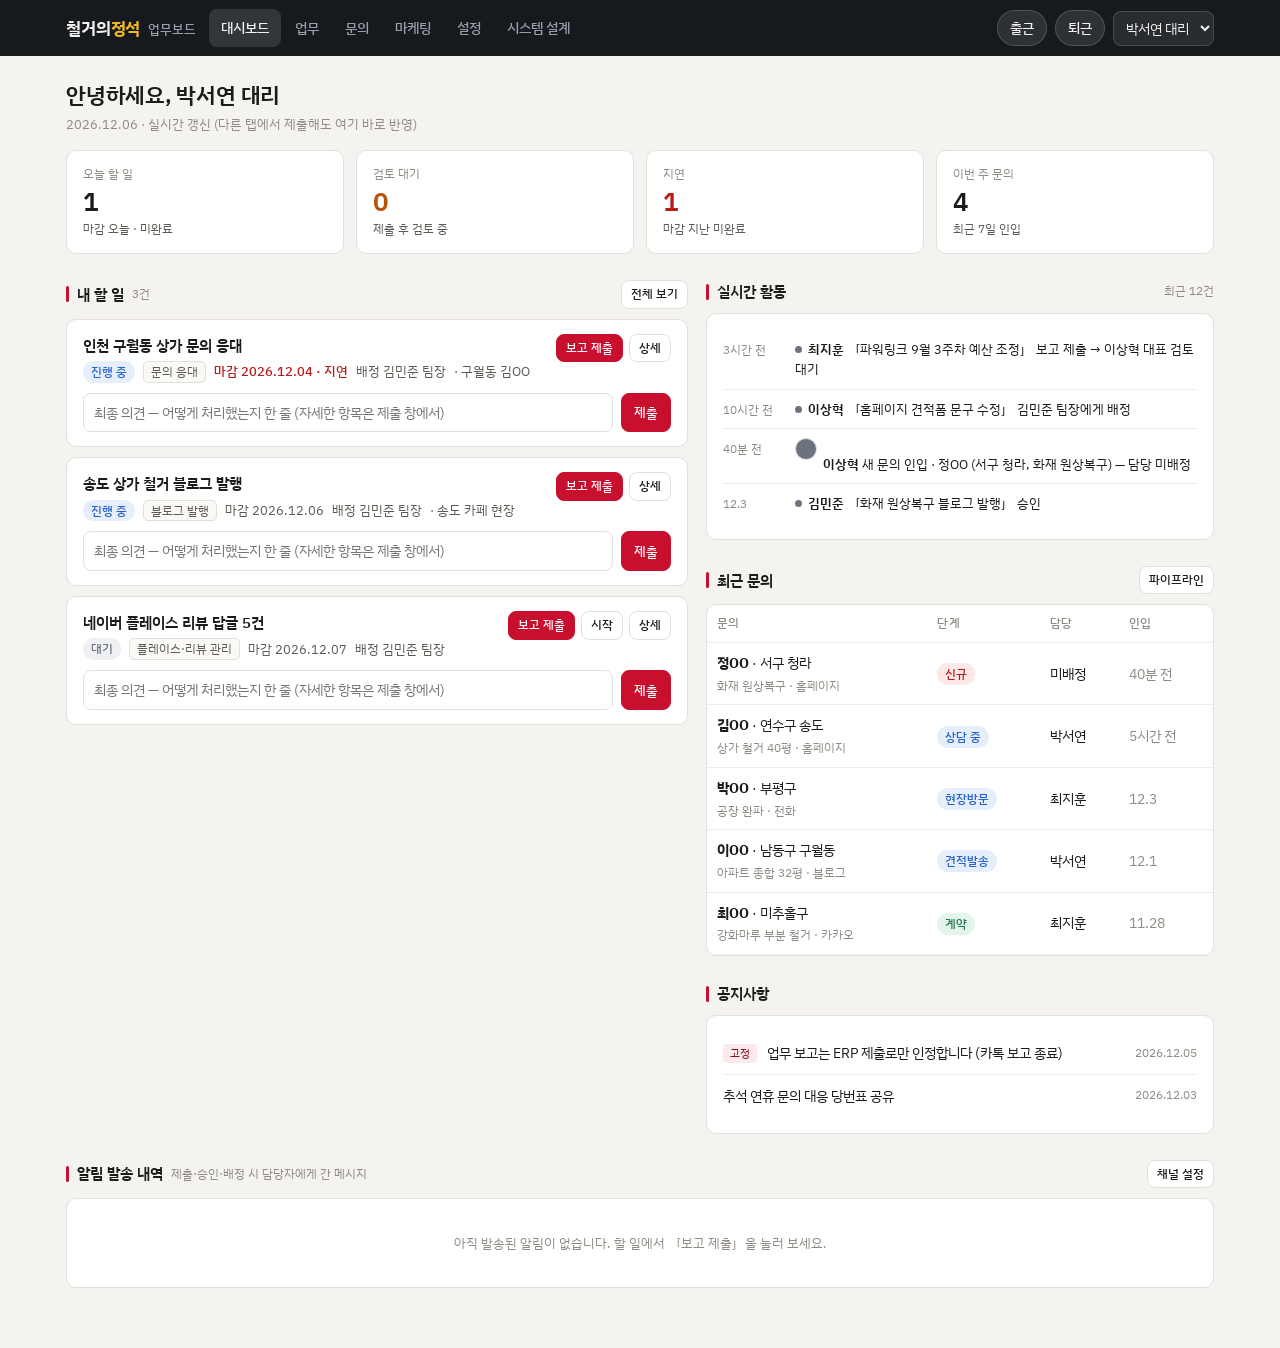
==== erp/index.html @ 8e6a7717 "Add marketing ERP design doc and clickable dashboard prototype - docs/ERP-설계.md: roles, submit-to-no" ====
<!doctype html>
<html lang="ko">
<head>
<meta charset="UTF-8" />
<meta name="viewport" content="width=device-width, initial-scale=1.0, viewport-fit=cover" />
<title>철거의정석 업무보드</title>
<link rel="stylesheet" href="https://fonts.googleapis.com/css2?family=IBM+Plex+Sans+KR:wght@400;500;600;700&display=swap" />
<style>
:root{
  --ground:#f4f3ef; --surface:#ffffff; --surface-2:#faf9f6; --ink:#1c1b19; --ink-2:#5d5a54; --ink-3:#8f8b83;
  --line:#e3e0d9; --line-2:#efede8; --bar:#161a1f; --bar-ink:#f2f1ee; --bar-muted:#9aa0a8;
  --brand:#c8102e; --brand-ink:#ffffff; --brand-soft:#fbe9ec; --brand-soft-ink:#8e0b21;
  --accent:#f3b71f; --accent-soft:#fdf3d6; --accent-soft-ink:#6f4f00;
  --st-todo:#6b7280; --st-todo-bg:#eef0f3; --st-doing:#2563c9; --st-doing-bg:#e6eefb;
  --st-review:#b45309; --st-review-bg:#fdf0dc; --st-done:#1f7a4d; --st-done-bg:#e3f4ea; --st-returned:#b91c1c; --st-returned-bg:#fde7e7;
  --focus:#2563c9; --shadow:0 1px 2px rgba(20,18,12,.06),0 8px 24px rgba(20,18,12,.06);
  --radius:10px; --maxw:1180px; --font:'IBM Plex Sans KR','Pretendard','Noto Sans KR',-apple-system,system-ui,sans-serif;
}
@media (prefers-color-scheme: dark){
  :root:not([data-theme="light"]){
    --ground:#121317; --surface:#1b1d23; --surface-2:#202329; --ink:#ebe9e4; --ink-2:#aaa69e; --ink-3:#7d7973;
    --line:#2b2e36; --line-2:#242730; --bar:#0d0f12; --bar-ink:#f2f1ee; --bar-muted:#8a9099;
    --brand:#e8465b; --brand-ink:#ffffff; --brand-soft:#3a1a20; --brand-soft-ink:#ff9aa6;
    --accent:#f3b71f; --accent-soft:#3a3010; --accent-soft-ink:#ffd76a;
    --st-todo:#a1a7b3; --st-todo-bg:#272a31; --st-doing:#7aa6ff; --st-doing-bg:#1c2a45;
    --st-review:#f2b060; --st-review-bg:#3b2a12; --st-done:#6fd39a; --st-done-bg:#153824; --st-returned:#ff8080; --st-returned-bg:#3f1a1a;
    --focus:#7aa6ff; --shadow:0 1px 2px rgba(0,0,0,.4),0 8px 24px rgba(0,0,0,.35);
  }
}
:root[data-theme="dark"]{
  --ground:#121317; --surface:#1b1d23; --surface-2:#202329; --ink:#ebe9e4; --ink-2:#aaa69e; --ink-3:#7d7973;
  --line:#2b2e36; --line-2:#242730; --bar:#0d0f12; --bar-ink:#f2f1ee; --bar-muted:#8a9099;
  --brand:#e8465b; --brand-ink:#ffffff; --brand-soft:#3a1a20; --brand-soft-ink:#ff9aa6;
  --accent:#f3b71f; --accent-soft:#3a3010; --accent-soft-ink:#ffd76a;
  --st-todo:#a1a7b3; --st-todo-bg:#272a31; --st-doing:#7aa6ff; --st-doing-bg:#1c2a45;
  --st-review:#f2b060; --st-review-bg:#3b2a12; --st-done:#6fd39a; --st-done-bg:#153824; --st-returned:#ff8080; --st-returned-bg:#3f1a1a;
  --focus:#7aa6ff; --shadow:0 1px 2px rgba(0,0,0,.4),0 8px 24px rgba(0,0,0,.35);
}
*{box-sizing:border-box}
html,body{margin:0;padding:0}
body{font-family:var(--font);font-size:14px;line-height:1.55;color:var(--ink);background:var(--ground);-webkit-font-smoothing:antialiased}
button,input,select,textarea{font:inherit;color:inherit}
a{color:inherit;text-decoration:none}
h1,h2,h3,h4{margin:0;font-weight:600;text-wrap:balance}
p{margin:0}
ul,ol{margin:0;padding:0;list-style:none}
table{border-collapse:collapse;width:100%}
th,td{text-align:left;padding:9px 10px;border-bottom:1px solid var(--line-2);vertical-align:middle}
th{font-size:12px;color:var(--ink-3);font-weight:500;letter-spacing:.02em}
.num{font-variant-numeric:tabular-nums}
:focus-visible{outline:2px solid var(--focus);outline-offset:2px}

/* top bar */
.topbar{position:sticky;top:env(safe-area-inset-top,0px);z-index:40;background:var(--bar);color:var(--bar-ink)}
.topbar-inner{max-width:var(--maxw);margin:0 auto;padding:0 16px;height:56px;display:flex;align-items:center;gap:14px}
.logo{font-weight:700;font-size:17px;letter-spacing:-.01em;white-space:nowrap}
.logo span{color:var(--accent)}
.nav{display:flex;gap:2px;flex:1;overflow-x:auto;scrollbar-width:none}
.nav::-webkit-scrollbar{display:none}
.nav button{background:transparent;border:0;color:var(--bar-muted);padding:8px 12px;border-radius:8px;cursor:pointer;white-space:nowrap;font-weight:500}
.nav button:hover{color:var(--bar-ink);background:rgba(255,255,255,.06)}
.nav button[aria-current="page"]{color:var(--bar-ink);background:rgba(255,255,255,.12)}
.top-actions{display:flex;align-items:center;gap:8px;white-space:nowrap}
.top-actions select{background:rgba(255,255,255,.08);border:1px solid rgba(255,255,255,.14);color:var(--bar-ink);border-radius:8px;padding:6px 8px;max-width:150px}
.pill-btn{background:rgba(255,255,255,.1);border:1px solid rgba(255,255,255,.16);color:var(--bar-ink);border-radius:999px;padding:6px 12px;cursor:pointer;font-weight:500}
.pill-btn:hover{background:rgba(255,255,255,.18)}
.pill-btn.on{background:var(--accent);color:#1c1b19;border-color:var(--accent)}

/* layout */
.page{max-width:var(--maxw);margin:0 auto;padding-block:22px 60px;padding-inline:16px}
.page-head{display:flex;align-items:flex-end;justify-content:space-between;gap:12px;flex-wrap:wrap;margin-bottom:16px}
.page-head h1{font-size:22px;letter-spacing:-.01em}
.page-head .sub{color:var(--ink-3);font-size:13px;margin-top:2px}
.section{margin-top:26px}
.section-head{display:flex;align-items:center;justify-content:space-between;gap:10px;margin-bottom:10px}
.section-head h2{font-size:15px;display:flex;align-items:center;gap:8px}
.section-head h2::before{content:"";width:3px;height:16px;background:var(--brand);border-radius:2px}
.section-head .meta{color:var(--ink-3);font-size:12px;font-weight:400}
.grid-2{display:grid;grid-template-columns:1.1fr .9fr;gap:18px}
@media (max-width:860px){.grid-2{grid-template-columns:1fr}}
.card{background:var(--surface);border:1px solid var(--line);border-radius:var(--radius)}
.card-pad{padding:16px}

/* KPI */
.kpis{display:grid;grid-template-columns:repeat(4,1fr);gap:12px}
@media (max-width:760px){.kpis{grid-template-columns:repeat(2,1fr)}}
.kpi{background:var(--surface);border:1px solid var(--line);border-radius:var(--radius);padding:14px 16px;display:flex;flex-direction:column;gap:4px;cursor:pointer;text-align:left}
.kpi:hover{border-color:var(--ink-3)}
.kpi .k{font-size:12px;color:var(--ink-3)}
.kpi .v{font-size:26px;font-weight:600;letter-spacing:-.02em;line-height:1.1}
.kpi .d{font-size:12px;color:var(--ink-2)}
.kpi.warn .v{color:var(--st-returned)}
.kpi.att .v{color:var(--st-review)}

/* chips & badges */
.badge{display:inline-flex;align-items:center;gap:4px;font-size:11.5px;font-weight:500;padding:2px 8px;border-radius:999px;white-space:nowrap}
.st-todo{background:var(--st-todo-bg);color:var(--st-todo)}
.st-doing{background:var(--st-doing-bg);color:var(--st-doing)}
.st-review{background:var(--st-review-bg);color:var(--st-review)}
.st-done{background:var(--st-done-bg);color:var(--st-done)}
.st-returned{background:var(--st-returned-bg);color:var(--st-returned)}
.type-tag{font-size:11.5px;color:var(--ink-2);background:var(--surface-2);border:1px solid var(--line);padding:1px 7px;border-radius:5px}
.pri-high{color:var(--brand);font-weight:600;font-size:11.5px}
.late{color:var(--st-returned);font-weight:500}
.chips{display:flex;gap:6px;flex-wrap:wrap}
.chip{background:var(--surface);border:1px solid var(--line);border-radius:999px;padding:5px 12px;cursor:pointer;font-size:13px;color:var(--ink-2)}
.chip[aria-pressed="true"]{background:var(--ink);color:var(--surface);border-color:var(--ink)}

/* task list */
.tasks{display:flex;flex-direction:column;gap:10px}
.task{background:var(--surface);border:1px solid var(--line);border-radius:var(--radius);padding:14px 16px;display:grid;grid-template-columns:1fr auto;gap:10px 14px}
.task.review{border-left:3px solid var(--st-review)}
.task.returned{border-left:3px solid var(--st-returned)}
.task .t-title{font-weight:600;font-size:15px;cursor:pointer}
.task .t-title:hover{text-decoration:underline}
.task .t-meta{display:flex;gap:8px;flex-wrap:wrap;align-items:center;font-size:12.5px;color:var(--ink-2);margin-top:4px}
.task .t-actions{display:flex;gap:6px;align-items:flex-start;flex-wrap:wrap;justify-content:flex-end}
.task .t-report{grid-column:1/-1;background:var(--surface-2);border-radius:8px;padding:10px 12px;font-size:13px;color:var(--ink-2)}
.task .t-report b{color:var(--ink);font-weight:500}
.quick{grid-column:1/-1;display:flex;gap:8px}
.quick input{flex:1}
@media (max-width:600px){.task{grid-template-columns:1fr}.task .t-actions{justify-content:flex-start}}
.group-title{font-weight:600;margin:14px 0 8px;display:flex;align-items:baseline;gap:8px}
.group-title small{color:var(--ink-3);font-weight:400}

/* buttons & forms */
.btn{border:1px solid var(--line);background:var(--surface);border-radius:8px;padding:7px 12px;cursor:pointer;font-weight:500;font-size:13px;white-space:nowrap}
.btn:hover{border-color:var(--ink-3)}
.btn-primary{background:var(--brand);border-color:var(--brand);color:var(--brand-ink)}
.btn-primary:hover{filter:brightness(.93)}
.btn-dark{background:var(--ink);border-color:var(--ink);color:var(--surface)}
.btn-ghost{background:transparent}
.btn-sm{padding:4px 9px;font-size:12px}
.btn-ok{background:var(--st-done-bg);color:var(--st-done);border-color:transparent}
.btn-warn{background:var(--st-returned-bg);color:var(--st-returned);border-color:transparent}
input[type=text],input[type=number],input[type=url],input[type=date],input[type=tel],input[type=password],select,textarea{width:100%;background:var(--surface);border:1px solid var(--line);border-radius:8px;padding:8px 10px;min-width:0}
textarea{resize:vertical;min-height:70px}
.field{display:flex;flex-direction:column;gap:5px;font-size:13px}
.field > span{color:var(--ink-2);font-size:12px}
.field.req > span::after{content:" *";color:var(--brand)}
.form-grid{display:grid;grid-template-columns:1fr 1fr;gap:12px}
.form-grid .full{grid-column:1/-1}
@media (max-width:560px){.form-grid{grid-template-columns:1fr}}
.check{display:flex;align-items:center;gap:8px;font-size:13px}
.check input{width:16px;height:16px}

/* activity */
.feed{display:flex;flex-direction:column}
.feed li{display:grid;grid-template-columns:62px 1fr;gap:10px;padding:9px 0;border-bottom:1px solid var(--line-2);font-size:13px}
.feed li:last-child{border-bottom:0}
.feed .t{color:var(--ink-3);font-size:12px;padding-top:2px}
.feed .who{font-weight:600}
.feed .k{display:inline-block;width:7px;height:7px;border-radius:50%;margin-right:6px;vertical-align:1px;background:var(--st-todo)}
.feed .k.fk-submit{background:var(--st-review)}.feed .k.fk-approve{background:var(--st-done)}.feed .k.fk-return{background:var(--st-returned)}.feed .k.fk-assign{background:var(--st-doing)}.feed .k.fk-lead{background:var(--accent)}
.empty{color:var(--ink-3);font-size:13px;padding:18px;text-align:center}

/* leads */
.pipeline{display:grid;grid-auto-flow:column;grid-auto-columns:minmax(200px,1fr);gap:10px;overflow-x:auto;padding-bottom:6px}
.stage{background:var(--surface-2);border:1px solid var(--line);border-radius:var(--radius);padding:10px;min-height:120px}
.stage h3{font-size:13px;color:var(--ink-2);display:flex;justify-content:space-between;margin-bottom:8px}
.lead{background:var(--surface);border:1px solid var(--line);border-radius:8px;padding:10px;margin-bottom:8px;font-size:13px}
.lead .n{font-weight:600}
.lead .m{color:var(--ink-2);font-size:12px;margin:2px 0 6px}
.lead select{padding:4px 6px;font-size:12px}
.lead .row{display:flex;gap:6px}

/* notices & misc */
.notice{display:flex;align-items:center;gap:10px;padding:10px 0;border-bottom:1px solid var(--line-2)}
.notice:last-child{border-bottom:0}
.notice .date{margin-left:auto;color:var(--ink-3);font-size:12px}
.pin{background:var(--brand-soft);color:var(--brand-soft-ink);font-size:11px;padding:1px 7px;border-radius:4px}
.notif-log li{padding:9px 0;border-bottom:1px solid var(--line-2);font-size:13px;display:grid;grid-template-columns:auto 1fr auto;gap:10px;align-items:start}
.notif-log li:last-child{border-bottom:0}
.notif-log .ch{font-size:11px;font-weight:600;padding:2px 7px;border-radius:5px;background:var(--surface-2);border:1px solid var(--line);white-space:nowrap}
.notif-log .st{font-size:11.5px;white-space:nowrap}
.notif-log .st.sent{color:var(--st-done)}.notif-log .st.failed{color:var(--st-returned)}.notif-log .st.preview{color:var(--ink-3)}
.notif-log .body{color:var(--ink-2);white-space:pre-wrap;font-size:12.5px}
.notif-log .body b{color:var(--ink)}
.tbl-wrap{overflow-x:auto}
.up{color:var(--st-done)}.down{color:var(--st-returned)}.flat{color:var(--ink-3)}
.help{font-size:12.5px;color:var(--ink-2);background:var(--accent-soft);color:var(--accent-soft-ink);padding:10px 12px;border-radius:8px;line-height:1.5}
.help code,.mono{font-family:ui-monospace,SFMono-Regular,Menlo,monospace;font-size:12px}
.two{display:grid;grid-template-columns:1fr 1fr;gap:18px}
@media (max-width:860px){.two{grid-template-columns:1fr}}
.rule{border-top:1px solid var(--line);margin:18px 0}

/* design tab */
.flow{display:grid;grid-template-columns:repeat(5,1fr);gap:8px;align-items:stretch}
@media (max-width:860px){.flow{grid-template-columns:1fr}}
.flow .node{background:var(--surface);border:1px solid var(--line);border-radius:var(--radius);padding:12px;font-size:13px;position:relative}
.flow .node b{display:block;font-size:13px;margin-bottom:4px}
.flow .node small{color:var(--ink-2);display:block;line-height:1.45}
.flow .node.hot{border-color:var(--brand);background:var(--brand-soft)}
.flow .node.hot small{color:var(--brand-soft-ink)}
.roadmap li{display:grid;grid-template-columns:70px 1fr;gap:12px;padding:10px 0;border-bottom:1px solid var(--line-2);font-size:13px}
.roadmap li:last-child{border-bottom:0}
.roadmap .ph{font-weight:600;color:var(--brand)}
.roadmap small{color:var(--ink-2);display:block}

/* modal */
.modal-bg{position:fixed;inset:0;background:rgba(10,10,12,.45);display:flex;align-items:flex-start;justify-content:center;padding:6vh 16px;z-index:100;overflow-y:auto}
.modal{background:var(--surface);border-radius:14px;width:100%;max-width:620px;box-shadow:var(--shadow);border:1px solid var(--line)}
.modal-h{padding:16px 20px;border-bottom:1px solid var(--line);display:flex;justify-content:space-between;align-items:center}
.modal-h h3{font-size:16px}
.modal-b{padding:18px 20px;display:flex;flex-direction:column;gap:14px}
.modal-f{padding:14px 20px;border-top:1px solid var(--line);display:flex;justify-content:flex-end;gap:8px;flex-wrap:wrap}
.x{background:transparent;border:0;font-size:20px;cursor:pointer;color:var(--ink-3);line-height:1}
.detail dl{display:grid;grid-template-columns:90px 1fr;gap:6px 10px;font-size:13px}
.detail dt{color:var(--ink-3)}
.detail dd{margin:0}
.preview{background:var(--surface-2);border:1px dashed var(--line);border-radius:8px;padding:10px 12px;font-size:12.5px;white-space:pre-wrap;color:var(--ink-2)}
.preview b{color:var(--ink)}
.toast{position:fixed;left:50%;bottom:calc(24px + env(safe-area-inset-bottom,0px));transform:translateX(-50%);background:var(--ink);color:var(--surface);padding:10px 16px;border-radius:999px;font-size:13px;box-shadow:var(--shadow);z-index:200;max-width:calc(100% - 32px);text-align:center}
@media (prefers-reduced-motion:no-preference){.toast{animation:pop .18s ease-out}}
@keyframes pop{from{opacity:0;transform:translateX(-50%) translateY(6px)}to{opacity:1;transform:translateX(-50%)}}
</style>
</head>
<body>
<header class="topbar">
  <div class="topbar-inner">
    <div class="logo">철거의<span>정석</span> <span style="color:var(--bar-muted);font-weight:500;font-size:13px;margin-left:4px">업무보드</span></div>
    <nav class="nav" id="nav" aria-label="주 메뉴"></nav>
    <div class="top-actions">
      <button class="pill-btn" id="btn-in" type="button">출근</button>
      <button class="pill-btn" id="btn-out" type="button">퇴근</button>
      <select id="user-switch" aria-label="현재 사용자"></select>
    </div>
  </div>
</header>
<main class="page" id="app"></main>
<div id="modal-root"></div>
<div id="toast-root"></div>

<script>
(function(){
'use strict';
/* ============ 기본 데이터 ============ */
var KEY='cheolgeo-erp-v1';
var ROLE={ceo:'대표',lead:'팀장',staff:'대리'};
var STATUS={todo:'대기',doing:'진행 중',review:'검토 요청',done:'완료',returned:'반려'};
var PRI={normal:'보통',high:'높음'};
var STAGES=['신규','상담 중','현장방문','견적발송','계약','종료'];
var TYPES={
  blog:{label:'블로그 발행',fields:[
    {k:'keyword',l:'메인 키워드',t:'text',req:1,ph:'예: 인천 상가 철거'},
    {k:'url',l:'발행 URL',t:'url',req:1,ph:'https://blog.naver.com/…'},
    {k:'chars',l:'글자수',t:'number',req:1,ph:'1500'},
    {k:'photos',l:'사진 수',t:'number',ph:'8'},
    {k:'morph',l:'형태소 빈도 검증 완료',t:'check'}]},
  rank:{label:'키워드 순위 체크',fields:[
    {k:'count',l:'체크 키워드 수',t:'number',req:1,ph:'24'},
    {k:'up',l:'상승',t:'number',ph:'0'},
    {k:'down',l:'하락',t:'number',ph:'0'},
    {k:'issue',l:'특이사항',t:'text',ph:'예: 부평철거 3→7위 하락, 경쟁사 신규 글'}]},
  review:{label:'플레이스·리뷰 관리',fields:[
    {k:'platform',l:'플랫폼',t:'select',opts:['네이버 플레이스','카카오맵','구글','숨고'],req:1},
    {k:'handled',l:'처리 건수',t:'number',req:1,ph:'5'},
    {k:'issue',l:'이슈',t:'text',ph:'부정 리뷰 1건 → 대표 확인 필요'}]},
  ad:{label:'광고 운영',fields:[
    {k:'channel',l:'채널',t:'select',opts:['네이버 파워링크','당근','메타','구글'],req:1},
    {k:'spend',l:'지출액(원)',t:'number',req:1,ph:'350000'},
    {k:'inq',l:'문의 수',t:'number',req:1,ph:'6'},
    {k:'note',l:'비고',t:'text'}]},
  lead:{label:'문의 응대',fields:[
    {k:'who',l:'문의 건',t:'text',req:1,ph:'예: 구월동 김OO 상가 40평'},
    {k:'stage',l:'변경된 단계',t:'select',opts:STAGES,req:1},
    {k:'next',l:'다음 액션·날짜',t:'text',req:1,ph:'9/24 현장방문 예정'}]},
  site:{label:'현장 자료 수집',fields:[
    {k:'site',l:'현장명',t:'text',req:1},
    {k:'photos',l:'사진 수',t:'number',req:1},
    {k:'drive',l:'드라이브 링크',t:'url'}]},
  etc:{label:'기타',fields:[]}
};

function iso(d){return d.toISOString().slice(0,10);}
function dayOffset(n){var d=new Date();d.setHours(12,0,0,0);d.setDate(d.getDate()+n);return iso(d);}
function ts(offsetMin){return new Date(Date.now()+offsetMin*60000).toISOString();}
function uid(){return 'x'+Math.random().toString(36).slice(2,9);}

function seed(){
  var users=[
    {id:'u1',name:'이상혁',role:'ceo',discordId:'',telegramChatId:'',channels:['discord']},
    {id:'u2',name:'김민준',role:'lead',discordId:'',telegramChatId:'',channels:['discord']},
    {id:'u3',name:'박서연',role:'staff',discordId:'',telegramChatId:'',channels:['discord']},
    {id:'u4',name:'최지훈',role:'staff',discordId:'',telegramChatId:'',channels:['discord','telegram']}
  ];
  var tasks=[
    {id:'t1',title:'송도 상가 철거 블로그 발행',type:'blog',assigneeId:'u3',assignerId:'u2',client:'송도 카페 현장',due:dayOffset(0),priority:'normal',status:'doing',createdAt:ts(-60*30)},
    {id:'t2',title:'애드로그 키워드 순위 전체 체크',type:'rank',assigneeId:'u4',assignerId:'u2',client:'',due:dayOffset(0),priority:'high',status:'todo',createdAt:ts(-60*26)},
    {id:'t3',title:'네이버 플레이스 리뷰 답글 5건',type:'review',assigneeId:'u3',assignerId:'u2',client:'',due:dayOffset(1),priority:'normal',status:'todo',createdAt:ts(-60*24)},
    {id:'t4',title:'파워링크 9월 3주차 예산 조정',type:'ad',assigneeId:'u4',assignerId:'u1',client:'',due:dayOffset(-1),priority:'high',status:'review',createdAt:ts(-60*50),
      report:{summary:'전환 낮은 키워드 4개 OFF, 인천상가철거 입찰가 +15%. 주간 지출 35만 → 문의 6건',fields:{channel:'네이버 파워링크',spend:'350000',inq:'6',note:'문의당 5.8만 원'},link:'',submittedAt:ts(-60*3)}},
    {id:'t5',title:'인천 구월동 상가 문의 응대',type:'lead',assigneeId:'u3',assignerId:'u2',client:'구월동 김OO',due:dayOffset(-2),priority:'normal',status:'doing',createdAt:ts(-60*70)},
    {id:'t6',title:'부평 공장 완파 현장 사진 수집',type:'site',assigneeId:'u4',assignerId:'u2',client:'부평 공장 현장',due:dayOffset(2),priority:'normal',status:'todo',createdAt:ts(-60*20)},
    {id:'t7',title:'화재 원상복구 블로그 발행',type:'blog',assigneeId:'u3',assignerId:'u2',client:'',due:dayOffset(-3),priority:'normal',status:'done',createdAt:ts(-60*100),
      report:{summary:'화재 철거 글 발행, 메인 키워드 11회, 사진 9장, 형태소 검증 완료',fields:{keyword:'인천 화재 원상복구',url:'https://blog.naver.com/cheolgeo/223000000',chars:'1820',photos:'9',morph:true},link:'https://blog.naver.com/cheolgeo/223000000',submittedAt:ts(-60*72)},
      review:{by:'u2',decision:'approved',comment:'좋습니다. 다음 글은 부평 공장으로.',at:ts(-60*70)}},
    {id:'t8',title:'당근 광고 소재 교체',type:'ad',assigneeId:'u4',assignerId:'u1',client:'',due:dayOffset(-4),priority:'normal',status:'done',createdAt:ts(-60*120),
      report:{summary:'가을 이사철 소재 3종 교체, 클릭률 1.9% → 2.6%',fields:{channel:'당근',spend:'120000',inq:'3',note:''},link:'',submittedAt:ts(-60*96)},
      review:{by:'u1',decision:'approved',comment:'',at:ts(-60*95)}},
    {id:'t9',title:'홈페이지 견적폼 문구 수정',type:'etc',assigneeId:'u2',assignerId:'u1',client:'',due:dayOffset(1),priority:'normal',status:'doing',createdAt:ts(-60*10)}
  ];
  var leads=[
    {id:'l1',name:'김OO',phone:'010-2***-4***',region:'연수구 송도',kind:'상가 철거 40평',stage:'상담 중',assigneeId:'u3',source:'홈페이지',createdAt:ts(-60*5)},
    {id:'l2',name:'박OO',phone:'010-5***-1***',region:'부평구',kind:'공장 완파',stage:'현장방문',assigneeId:'u4',source:'전화',createdAt:ts(-60*50)},
    {id:'l3',name:'이OO',phone:'010-7***-9***',region:'남동구 구월동',kind:'아파트 종합 32평',stage:'견적발송',assigneeId:'u3',source:'블로그',createdAt:ts(-60*98)},
    {id:'l4',name:'정OO',phone:'010-3***-2***',region:'서구 청라',kind:'화재 원상복구',stage:'신규',assigneeId:'',source:'홈페이지',createdAt:ts(-40)},
    {id:'l5',name:'최OO',phone:'010-9***-6***',region:'미추홀구',kind:'강화마루 부분 철거',stage:'계약',assigneeId:'u4',source:'카카오',createdAt:ts(-60*170)}
  ];
  var keywords=[
    {k:'인천 철거',rank:3,prev:4},{k:'인천 상가 철거',rank:2,prev:2},{k:'송도 철거',rank:1,prev:1},
    {k:'인천 원상복구',rank:5,prev:3},{k:'부평 철거',rank:7,prev:3},{k:'인천 아파트 철거',rank:4,prev:6},{k:'인천 공장 철거',rank:9,prev:11}
  ];
  var notices=[
    {id:'n1',title:'업무 보고는 ERP 제출로만 인정합니다 (카톡 보고 종료)',pinned:true,date:dayOffset(-1)},
    {id:'n2',title:'추석 연휴 문의 대응 당번표 공유',pinned:false,date:dayOffset(-3)}
  ];
  var activity=[
    {id:uid(),at:ts(-60*3),actorId:'u4',kind:'submit',text:'「파워링크 9월 3주차 예산 조정」 보고 제출 → 이상혁 대표 검토 대기'},
    {id:uid(),at:ts(-60*10),actorId:'u1',kind:'assign',text:'「홈페이지 견적폼 문구 수정」 김민준 팀장에게 배정'},
    {id:uid(),at:ts(-40),actorId:'u1',kind:'lead',text:'새 문의 인입 · 정OO (서구 청라, 화재 원상복구) — 담당 미배정'},
    {id:uid(),at:ts(-60*70),actorId:'u2',kind:'approve',text:'「화재 원상복구 블로그 발행」 승인'}
  ];
  return {version:1,currentUserId:'u3',users:users,tasks:tasks,leads:leads,keywords:keywords,notices:notices,activity:activity,notifLog:[],attendance:{},
    settings:{discordWebhook:'',telegramToken:'',telegramChatId:'',notifyCeoOnHigh:true},ui:{tab:'dash',taskFilter:'all'}};
}

/* ============ 상태 ============ */
var state;
function load(){try{var raw=localStorage.getItem(KEY);if(raw){var s=JSON.parse(raw);if(s&&s.version===1)return s;}}catch(e){}return seed();}
function save(){try{localStorage.setItem(KEY,JSON.stringify(state));}catch(e){}}
state=load();
window.addEventListener('storage',function(e){if(e.key===KEY){state=load();render();}});

function me(){return user(state.currentUserId);}
function user(id){for(var i=0;i<state.users.length;i++)if(state.users[i].id===id)return state.users[i];return null;}
function uname(id){var u=user(id);return u?u.name+' '+ROLE[u.role]:'미배정';}
function task(id){for(var i=0;i<state.tasks.length;i++)if(state.tasks[i].id===id)return state.tasks[i];return null;}
function lead(id){for(var i=0;i<state.leads.length;i++)if(state.leads[i].id===id)return state.leads[i];return null;}
function today(){return dayOffset(0);}
function isLate(t){return t.due<today()&&t.status!=='done';}
function isReviewer(t){var m=me();return m.role==='ceo'||m.id===t.assignerId||(m.role==='lead'&&user(t.assigneeId)&&user(t.assigneeId).role==='staff');}
function canSubmit(t){var m=me();return (m.id===t.assigneeId||m.role==='ceo')&&t.status!=='done'&&t.status!=='review';}
function fmtDate(s){return s?s.replace(/-/g,'.'):'';}
function fmtTime(isoStr){var d=new Date(isoStr);var diff=(Date.now()-d.getTime())/60000;if(diff<1)return '방금';if(diff<60)return Math.floor(diff)+'분 전';if(diff<60*24)return Math.floor(diff/60)+'시간 전';return (d.getMonth()+1)+'.'+d.getDate();}
function esc(s){return String(s==null?'':s).replace(/[&<>"']/g,function(c){return {'&':'&amp;','<':'&lt;','>':'&gt;','"':'&quot;',"'":'&#39;'}[c];});}
function log(actorId,kind,text){state.activity.unshift({id:uid(),at:new Date().toISOString(),actorId:actorId,kind:kind,text:text});state.activity=state.activity.slice(0,200);}

/* ============ 알림 ============ */
function ceoId(){for(var i=0;i<state.users.length;i++)if(state.users[i].role==='ceo')return state.users[i].id;return null;}
function recipientsFor(ev){
  var r=[];var t=ev.task,l=ev.lead;
  switch(ev.type){
    case 'task.submitted':r=[t.assignerId];if(t.priority==='high'&&state.settings.notifyCeoOnHigh)r.push(ceoId());break;
    case 'task.assigned':r=[t.assigneeId];break;
    case 'task.approved':case 'task.returned':r=[t.assigneeId];break;
    case 'lead.new':r=[l.assigneeId,ceoId()];break;
    case 'lead.stage':r=[l.assigneeId];state.users.forEach(function(u){if(u.role==='lead')r.push(u.id);});break;
    case 'attendance':r=[];break;
    case 'test':r=[ev.actorId];break;
  }
  var seen={};return r.filter(function(id){if(!id||id===ev.actorId&&ev.type!=='test'||seen[id])return false;seen[id]=1;return true;});
}
function buildMessage(ev){
  var a=uname(ev.actorId),t=ev.task,l=ev.lead,m={title:'',lines:[],ask:''};
  if(ev.type==='task.submitted'){m.title='📋 보고 제출 · '+a;m.lines=[t.title,'유형 '+TYPES[t.type].label+' · 마감 '+fmtDate(t.due)+' · 우선순위 '+PRI[t.priority],'최종 의견: '+t.report.summary];
    Object.keys(t.report.fields||{}).forEach(function(k){var f=fieldDef(t.type,k);if(f&&t.report.fields[k]!==''&&t.report.fields[k]!==false)m.lines.push(f.l+': '+(f.t==='check'?'예':t.report.fields[k]));});
    if(t.report.link)m.lines.push('링크: '+t.report.link);m.ask='확인 부탁드립니다 (승인/반려)';}
  else if(ev.type==='task.assigned'){m.title='🗂 업무 배정 · '+a;m.lines=[t.title,'유형 '+TYPES[t.type].label+' · 마감 '+fmtDate(t.due)+' · 우선순위 '+PRI[t.priority]];m.ask='확인 후 진행 부탁드립니다';}
  else if(ev.type==='task.approved'){m.title='✅ 승인 · '+a;m.lines=[t.title,t.review.comment?'코멘트: '+t.review.comment:''];}
  else if(ev.type==='task.returned'){m.title='↩️ 반려 · '+a;m.lines=[t.title,'사유: '+t.review.comment];m.ask='수정 후 다시 제출해 주세요';}
  else if(ev.type==='lead.new'){m.title='📞 새 문의 · '+l.source;m.lines=[l.name+' · '+l.region+' · '+l.kind,'연락처 '+l.phone,'담당 '+uname(l.assigneeId)];m.ask='30분 내 1차 연락 부탁드립니다';}
  else if(ev.type==='lead.stage'){m.title='🔁 문의 단계 변경 · '+a;m.lines=[l.name+' · '+l.region+' · '+l.kind,'단계 → '+l.stage];}
  else if(ev.type==='attendance'){m.title=(ev.inout==='in'?'🟢 출근':'⚪ 퇴근')+' · '+a;m.lines=[new Date().toLocaleTimeString('ko-KR',{hour:'2-digit',minute:'2-digit'})];}
  else if(ev.type==='test'){m.title='🔔 테스트 알림 · '+a;m.lines=['철거의정석 업무보드 알림 채널이 연결되었습니다.'];}
  m.lines=m.lines.filter(Boolean);return m;
}
function fieldDef(type,k){var fs=TYPES[type].fields;for(var i=0;i<fs.length;i++)if(fs[i].k===k)return fs[i];return null;}
function mentionDiscord(u){return u.discordId?'<@'+u.discordId+'>':'@'+u.name;}
function mentionTelegram(u){return u.telegramChatId?'<a href="tg://user?id='+u.telegramChatId+'">'+esc(u.name)+'</a>':'@'+esc(u.name);}

function notify(ev){
  var recips=recipientsFor(ev).map(user).filter(Boolean);
  var msg=buildMessage(ev);
  var s=state.settings;
  var plain=msg.title+'\n'+msg.lines.join('\n')+(msg.ask?'\n'+msg.ask:'');
  var channelOnly=recips.length===0;
  var wantDiscord=channelOnly||recips.some(function(u){return u.channels.indexOf('discord')>=0;});
  var wantTelegram=recips.some(function(u){return u.channels.indexOf('telegram')>=0;});
  var toNames=recips.map(function(u){return u.name;}).join(', ')||'채널';
  var jobs=[];
  if(wantDiscord){
    var mention=recips.filter(function(u){return u.channels.indexOf('discord')>=0;}).map(mentionDiscord).join(' ');
    var content=(mention?mention+' ':'')+(msg.ask||'');
    var payload={content:content.trim()||undefined,embeds:[{title:msg.title,description:msg.lines.join('\n'),color:0xc8102e,footer:{text:'철거의정석 업무보드'}}]};
    jobs.push({channel:'discord',to:toNames,text:(mention?mention+'\n':'')+plain,run:s.discordWebhook?function(){return fetch(s.discordWebhook,{method:'POST',headers:{'Content-Type':'application/json'},body:JSON.stringify(payload)}).then(function(r){if(!r.ok)throw new Error('HTTP '+r.status);});}:null});
  }
  if(wantTelegram){
    var tg=recips.filter(function(u){return u.channels.indexOf('telegram')>=0;});
    var html='<b>'+esc(msg.title)+'</b>\n'+msg.lines.map(esc).join('\n')+(msg.ask?'\n'+tg.map(mentionTelegram).join(' ')+' '+esc(msg.ask):'');
    var chats=tg.map(function(u){return u.telegramChatId;}).filter(Boolean);if(!chats.length&&s.telegramChatId)chats=[s.telegramChatId];
    jobs.push({channel:'telegram',to:tg.map(function(u){return u.name;}).join(', '),text:plain,run:(s.telegramToken&&chats.length)?function(){
      return Promise.all(chats.map(function(c){return fetch('https://api.telegram.org/bot'+s.telegramToken+'/sendMessage',{method:'POST',headers:{'Content-Type':'application/json'},body:JSON.stringify({chat_id:c,text:html,parse_mode:'HTML'})}).then(function(r){if(!r.ok)throw new Error('HTTP '+r.status);});}));}:null});
  }
  jobs.forEach(function(j){
    var entry={id:uid(),at:new Date().toISOString(),channel:j.channel,to:j.to,text:j.text,status:j.run?'sending':'preview',error:''};
    state.notifLog.unshift(entry);state.notifLog=state.notifLog.slice(0,60);save();
    if(j.run){j.run().then(function(){entry.status='sent';}).catch(function(e){entry.status='failed';entry.error=(e&&e.message)||'전송 실패';
      if(/Failed to fetch|NetworkError|Load failed/i.test(entry.error))entry.error='브라우저에서 차단됨 (미리보기 환경은 외부 전송이 막힙니다. 파일을 직접 열거나 실제 서버에서 보내세요)';
    }).then(function(){save();render();});}
  });
  return jobs.length;
}

/* ============ 렌더 ============ */
var TABS=[['dash','대시보드'],['tasks','업무'],['leads','문의'],['mkt','마케팅'],['settings','설정'],['design','시스템 설계']];
function render(){
  var nav=document.getElementById('nav');
  nav.innerHTML=TABS.map(function(t){return '<button type="button" data-tab="'+t[0]+'"'+(state.ui.tab===t[0]?' aria-current="page"':'')+'>'+t[1]+'</button>';}).join('');
  var sw=document.getElementById('user-switch');
  sw.innerHTML=state.users.map(function(u){return '<option value="'+u.id+'"'+(u.id===state.currentUserId?' selected':'')+'>'+esc(u.name)+' '+ROLE[u.role]+'</option>';}).join('');
  var att=state.attendance[today()+':'+state.currentUserId]||{};
  document.getElementById('btn-in').className='pill-btn'+(att.in?' on':'');document.getElementById('btn-in').textContent=att.in?'출근 '+att.in:'출근';
  document.getElementById('btn-out').className='pill-btn'+(att.out?' on':'');document.getElementById('btn-out').textContent=att.out?'퇴근 '+att.out:'퇴근';
  var app=document.getElementById('app');
  var v={dash:viewDash,tasks:viewTasks,leads:viewLeads,mkt:viewMkt,settings:viewSettings,design:viewDesign}[state.ui.tab]||viewDash;
  app.innerHTML=v();
  window.scrollTo({top:0});
}

function scopedTasks(){var m=me();if(m.role==='staff')return state.tasks.filter(function(t){return t.assigneeId===m.id;});return state.tasks;}
function kpis(){
  var ts=scopedTasks(),td=today();
  var thisWeek=new Date();thisWeek.setDate(thisWeek.getDate()-6);
  return {
    today:ts.filter(function(t){return t.due===td&&t.status!=='done';}).length,
    review:state.tasks.filter(function(t){return t.status==='review'&&isReviewer(t);}).length,
    late:ts.filter(isLate).length,
    leads:state.leads.filter(function(l){return new Date(l.createdAt)>=thisWeek;}).length
  };
}

function taskCard(t,opts){
  opts=opts||{};
  var late=isLate(t);
  var actions='';
  if(canSubmit(t))actions+='<button class="btn btn-primary btn-sm" data-act="submit" data-id="'+t.id+'" type="button">보고 제출</button>';
  if(t.status==='review'&&isReviewer(t))actions+='<button class="btn btn-ok btn-sm" data-act="approve" data-id="'+t.id+'" type="button">승인</button><button class="btn btn-warn btn-sm" data-act="return" data-id="'+t.id+'" type="button">반려</button>';
  if(t.status==='todo'&&me().id===t.assigneeId)actions+='<button class="btn btn-sm" data-act="start" data-id="'+t.id+'" type="button">시작</button>';
  actions+='<button class="btn btn-ghost btn-sm" data-act="detail" data-id="'+t.id+'" type="button">상세</button>';
  var report='';
  if(t.report&&(t.status==='review'||t.status==='done'||t.status==='returned'))report='<div class="t-report"><b>최종 의견</b> '+esc(t.report.summary)+(t.review&&t.review.comment?'<br><b>'+(t.review.decision==='approved'?'승인 코멘트':'반려 사유')+'</b> '+esc(t.review.comment):'')+'</div>';
  var quick='';
  if(opts.quick&&canSubmit(t))quick='<form class="quick" data-quick="'+t.id+'"><input type="text" id="q-'+t.id+'" placeholder="최종 의견 — 어떻게 처리했는지 한 줄 (자세한 항목은 제출 창에서)" aria-label="최종 의견"><button class="btn btn-primary" type="submit">제출</button></form>';
  return '<li class="task '+t.status+'">'+
    '<div><div class="t-title" data-act="detail" data-id="'+t.id+'">'+esc(t.title)+'</div>'+
    '<div class="t-meta"><span class="badge st-'+t.status+'">'+STATUS[t.status]+'</span><span class="type-tag">'+TYPES[t.type].label+'</span>'+
    (t.priority==='high'?'<span class="pri-high">우선순위 높음</span>':'')+
    '<span class="num'+(late?' late':'')+'">마감 '+fmtDate(t.due)+(late?' · 지연':'')+'</span>'+
    (opts.showAssignee!==false?'<span>담당 '+esc(uname(t.assigneeId))+'</span>':'')+'<span>배정 '+esc(uname(t.assignerId))+'</span>'+
    (t.client?'<span>· '+esc(t.client)+'</span>':'')+'</div></div>'+
    '<div class="t-actions">'+actions+'</div>'+report+quick+'</li>';
}

function viewDash(){
  var m=me(),k=kpis();
  var mine=state.tasks.filter(function(t){return t.assigneeId===m.id&&t.status!=='done';}).sort(function(a,b){return a.due<b.due?-1:1;});
  var reviewQ=state.tasks.filter(function(t){return t.status==='review'&&isReviewer(t);});
  var byPerson={};
  if(m.role!=='staff'){state.tasks.filter(function(t){return t.status!=='done'&&t.status!=='review'&&t.assigneeId!==m.id;}).forEach(function(t){(byPerson[t.assigneeId]=byPerson[t.assigneeId]||[]).push(t);});}
  var h='<div class="page-head"><div><h1>안녕하세요, '+esc(m.name)+' '+ROLE[m.role]+'</h1><div class="sub">'+fmtDate(today())+' · 실시간 갱신 (다른 탭에서 제출해도 여기 바로 반영)</div></div>'+
    (m.role!=='staff'?'<div><button class="btn btn-dark" data-act="new-task" type="button">+ 업무 배정</button> <button class="btn" data-act="new-lead" type="button">+ 문의 등록</button></div>':'')+'</div>';
  h+='<div class="kpis">'+
    '<button class="kpi" type="button" data-goto="tasks" data-filter="today"><span class="k">오늘 할 일</span><span class="v num">'+k.today+'</span><span class="d">마감 오늘 · 미완료</span></button>'+
    '<button class="kpi att" type="button" data-goto="tasks" data-filter="review"><span class="k">검토 대기</span><span class="v num">'+k.review+'</span><span class="d">'+(m.role==='staff'?'제출 후 검토 중':'내가 승인/반려할 건')+'</span></button>'+
    '<button class="kpi'+(k.late?' warn':'')+'" type="button" data-goto="tasks" data-filter="late"><span class="k">지연</span><span class="v num">'+k.late+'</span><span class="d">마감 지난 미완료</span></button>'+
    '<button class="kpi" type="button" data-goto="leads"><span class="k">이번 주 문의</span><span class="v num">'+k.leads+'</span><span class="d">최근 7일 인입</span></button></div>';
  h+='<div class="section grid-2"><div>';
  if(reviewQ.length){h+='<div class="section-head" style="margin-top:0"><h2>검토 대기 <span class="meta">'+reviewQ.length+'건</span></h2></div><ul class="tasks">'+reviewQ.map(function(t){return taskCard(t);}).join('')+'</ul><div style="height:18px"></div>';}
  h+='<div class="section-head" style="margin-top:0"><h2>내 할 일 <span class="meta">'+mine.length+'건</span></h2><button class="btn btn-sm" data-goto="tasks" type="button">전체 보기</button></div>';
  h+=mine.length?'<ul class="tasks">'+mine.map(function(t){return taskCard(t,{quick:true,showAssignee:false});}).join('')+'</ul>':'<div class="card empty">배정된 업무가 없습니다.</div>';
  Object.keys(byPerson).forEach(function(uidk){h+='<div class="group-title">'+esc(uname(uidk))+' <small>'+byPerson[uidk].length+'건</small></div><ul class="tasks">'+byPerson[uidk].map(function(t){return taskCard(t,{showAssignee:false});}).join('')+'</ul>';});
  h+='</div><div>';
  h+='<div class="section-head" style="margin-top:0"><h2>실시간 활동</h2><span class="meta">최근 12건</span></div><div class="card card-pad"><ul class="feed">'+(state.activity.slice(0,12).map(function(a){return '<li><span class="t num">'+fmtTime(a.at)+'</span><span><span class="k '+a.kind+'"></span><span class="who">'+esc(uname(a.actorId).split(' ')[0])+'</span> '+esc(a.text)+'</span></li>';}).join('')||'<li class="empty">아직 활동이 없습니다.</li>')+'</ul></div>';
  h+='<div class="section"><div class="section-head"><h2>최근 문의</h2><button class="btn btn-sm" data-goto="leads" type="button">파이프라인</button></div><div class="card tbl-wrap"><table><thead><tr><th>문의</th><th>단계</th><th>담당</th><th>인입</th></tr></thead><tbody>'+
    state.leads.slice().sort(function(a,b){return a.createdAt<b.createdAt?1:-1;}).slice(0,5).map(function(l){return '<tr><td><b>'+esc(l.name)+'</b> · '+esc(l.region)+'<br><span style="color:var(--ink-3);font-size:12px">'+esc(l.kind)+' · '+esc(l.source)+'</span></td><td><span class="badge '+(l.stage==='신규'?'st-returned':l.stage==='계약'?'st-done':'st-doing')+'">'+esc(l.stage)+'</span></td><td>'+esc(l.assigneeId?user(l.assigneeId).name:'미배정')+'</td><td class="num" style="color:var(--ink-3)">'+fmtTime(l.createdAt)+'</td></tr>';}).join('')+'</tbody></table></div></div>';
  h+='<div class="section"><div class="section-head"><h2>공지사항</h2></div><div class="card card-pad">'+state.notices.map(function(n){return '<div class="notice">'+(n.pinned?'<span class="pin">고정</span>':'')+'<span>'+esc(n.title)+'</span><span class="date num">'+fmtDate(n.date)+'</span></div>';}).join('')+'</div></div>';
  h+='</div></div>';
  h+='<div class="section"><div class="section-head"><h2>알림 발송 내역 <span class="meta">제출·승인·배정 시 담당자에게 간 메시지</span></h2><button class="btn btn-sm" data-goto="settings" type="button">채널 설정</button></div><div class="card card-pad">'+notifLogHtml(6)+'</div></div>';
  return h;
}
function notifLogHtml(n){
  var items=state.notifLog.slice(0,n);
  if(!items.length)return '<div class="empty">아직 발송된 알림이 없습니다. 할 일에서 「보고 제출」을 눌러 보세요.</div>';
  return '<ul class="notif-log">'+items.map(function(e){var st={sent:'발송됨',failed:'실패',preview:'미리보기 (채널 미설정)',sending:'전송 중…'}[e.status];
    return '<li><span class="ch">'+(e.channel==='discord'?'디스코드':'텔레그램')+'</span><span><div style="font-size:12px;color:var(--ink-3)">→ '+esc(e.to)+' · '+fmtTime(e.at)+'</div><div class="body">'+esc(e.text).replace(/^(.*)$/m,'<b>$1</b>')+'</div>'+(e.error?'<div style="color:var(--st-returned);font-size:12px;margin-top:3px">'+esc(e.error)+'</div>':'')+'</span><span class="st '+e.status+'">'+st+'</span></li>';}).join('')+'</ul>';
}

function viewTasks(){
  var f=state.ui.taskFilter||'all',m=me();
  var list=state.tasks.slice().sort(function(a,b){var o={review:0,returned:1,doing:2,todo:3,done:4};return (o[a.status]-o[b.status])||(a.due<b.due?-1:1);});
  var filters=[['all','전체'],['mine','내 업무'],['today','오늘 마감'],['review','검토 대기'],['late','지연'],['done','완료']];
  list=list.filter(function(t){
    if(f==='mine')return t.assigneeId===m.id;if(f==='today')return t.due===today()&&t.status!=='done';if(f==='review')return t.status==='review';
    if(f==='late')return isLate(t);if(f==='done')return t.status==='done';return true;});
  var h='<div class="page-head"><div><h1>업무</h1><div class="sub">배정 → 진행 → 보고 제출 → 승인/반려. 제출하면 검토자에게 알림이 갑니다.</div></div>'+
    (m.role!=='staff'?'<button class="btn btn-dark" data-act="new-task" type="button">+ 업무 배정</button>':'<button class="btn" data-act="new-task" type="button">+ 내 업무 추가</button>')+'</div>';
  h+='<div class="chips" style="margin-bottom:14px">'+filters.map(function(x){return '<button class="chip" type="button" data-filter="'+x[0]+'" aria-pressed="'+(f===x[0])+'">'+x[1]+'</button>';}).join('')+'</div>';
  h+=list.length?'<ul class="tasks">'+list.map(function(t){return taskCard(t,{quick:true});}).join('')+'</ul>':'<div class="card empty">해당하는 업무가 없습니다.</div>';
  return h;
}

function viewLeads(){
  var m=me();
  var h='<div class="page-head"><div><h1>문의 파이프라인</h1><div class="sub">홈페이지 견적 폼·전화·블로그 문의가 여기로 모입니다. 단계를 바꾸면 담당자와 팀장에게 알림이 갑니다.</div></div>'+(m.role!=='staff'?'<button class="btn btn-dark" data-act="new-lead" type="button">+ 문의 등록</button>':'')+'</div>';
  h+='<div class="pipeline">'+STAGES.map(function(s){var ls=state.leads.filter(function(l){return l.stage===s;});
    return '<div class="stage"><h3><span>'+s+'</span><span class="num">'+ls.length+'</span></h3>'+ls.map(function(l){
      var canEdit=m.role!=='staff'||l.assigneeId===m.id;
      return '<div class="lead"><div class="n">'+esc(l.name)+' <span style="font-weight:400;color:var(--ink-3)">· '+esc(l.source)+'</span></div><div class="m">'+esc(l.region)+' · '+esc(l.kind)+'<br>'+esc(l.phone)+' · '+fmtTime(l.createdAt)+'</div>'+
        '<div class="row"><select data-lead-stage="'+l.id+'" aria-label="단계"'+(canEdit?'':' disabled')+'>'+STAGES.map(function(x){return '<option'+(x===l.stage?' selected':'')+'>'+x+'</option>';}).join('')+'</select>'+
        '<select data-lead-assign="'+l.id+'" aria-label="담당"'+(m.role!=='staff'?'':' disabled')+'><option value="">미배정</option>'+state.users.map(function(u){return '<option value="'+u.id+'"'+(u.id===l.assigneeId?' selected':'')+'>'+esc(u.name)+'</option>';}).join('')+'</select></div></div>';}).join('')+'</div>';}).join('')+'</div>';
  return h;
}

function viewMkt(){
  var blogs=state.tasks.filter(function(t){return t.type==='blog';});
  var ads=state.tasks.filter(function(t){return t.type==='ad'&&t.report;});
  var spend=0,inq=0;ads.forEach(function(t){spend+=+t.report.fields.spend||0;inq+=+t.report.fields.inq||0;});
  var h='<div class="page-head"><div><h1>마케팅 현황</h1><div class="sub">키워드 순위 · 블로그 발행 · 광고 성과. 순위 체크 보고가 승인되면 표가 갱신됩니다.</div></div></div>';
  h+='<div class="two"><div><div class="section-head"><h2>키워드 순위 <span class="meta">네이버 통합검색 · 전일 대비</span></h2></div><div class="card tbl-wrap"><table><thead><tr><th>키워드</th><th class="num">순위</th><th class="num">전일</th><th>변동</th></tr></thead><tbody>'+
    state.keywords.map(function(k){var d=k.prev-k.rank;return '<tr><td>'+esc(k.k)+'</td><td class="num"><b>'+k.rank+'</b>위</td><td class="num">'+k.prev+'위</td><td class="num '+(d>0?'up':d<0?'down':'flat')+'">'+(d>0?'▲ '+d:d<0?'▼ '+(-d):'—')+'</td></tr>';}).join('')+'</tbody></table></div></div>';
  h+='<div><div class="section-head"><h2>광고 성과 <span class="meta">보고된 건 합계</span></h2></div><div class="kpis" style="grid-template-columns:1fr 1fr 1fr"><div class="kpi"><span class="k">지출</span><span class="v num">'+Math.round(spend/10000)+'<span style="font-size:14px;font-weight:500">만 원</span></span></div><div class="kpi"><span class="k">문의</span><span class="v num">'+inq+'</span></div><div class="kpi"><span class="k">문의당 비용</span><span class="v num">'+(inq?Math.round(spend/inq/1000)+'<span style="font-size:14px;font-weight:500">천 원</span>':'—')+'</span></div></div>'+
    '<div class="section-head" style="margin-top:22px"><h2>블로그 발행</h2></div><div class="card tbl-wrap"><table><thead><tr><th>제목</th><th>키워드</th><th>상태</th><th>담당</th></tr></thead><tbody>'+
    blogs.map(function(t){return '<tr><td>'+esc(t.title)+(t.report&&t.report.link?' <a href="'+esc(t.report.link)+'" target="_blank" rel="noopener" style="color:var(--st-doing)">↗</a>':'')+'</td><td>'+esc(t.report?t.report.fields.keyword:'—')+'</td><td><span class="badge st-'+t.status+'">'+STATUS[t.status]+'</span></td><td>'+esc(user(t.assigneeId).name)+'</td></tr>';}).join('')+'</tbody></table></div></div></div>';
  return h;
}

function viewSettings(){
  var s=state.settings,m=me();
  var ro=m.role!=='ceo';
  var h='<div class="page-head"><div><h1>설정</h1><div class="sub">'+(ro?'설정 변경은 대표만 할 수 있습니다. (상단에서 사용자를 대표로 바꾸면 편집 가능)':'사용자별 알림 대상과 채널을 연결합니다.')+'</div></div></div>';
  h+='<div class="section-head"><h2>알림 채널</h2></div><div class="card card-pad"><form id="settings-form" class="form-grid">'+
    '<label class="field full"><span>디스코드 웹훅 URL</span><input type="url" id="s-discord" value="'+esc(s.discordWebhook)+'" placeholder="https://discord.com/api/webhooks/…"'+(ro?' disabled':'')+'></label>'+
    '<label class="field"><span>텔레그램 봇 토큰</span><input type="password" id="s-tg-token" value="'+esc(s.telegramToken)+'" placeholder="123456:ABC…"'+(ro?' disabled':'')+'></label>'+
    '<label class="field"><span>텔레그램 기본 chat_id (개인 ID 없을 때)</span><input type="text" id="s-tg-chat" value="'+esc(s.telegramChatId)+'" placeholder="-1001234567890"'+(ro?' disabled':'')+'></label>'+
    '<label class="check full"><input type="checkbox" id="s-ceo-high"'+(s.notifyCeoOnHigh?' checked':'')+(ro?' disabled':'')+'> 우선순위 높음 보고는 대표에게도 알림</label>'+
    '<div class="full" style="display:flex;gap:8px;flex-wrap:wrap"><button class="btn btn-primary" type="submit"'+(ro?' disabled':'')+'>저장</button><button class="btn" type="button" data-act="test-notify">나에게 테스트 발송</button></div>'+
    '<div class="help full">프로토타입은 브라우저에서 직접 보냅니다. 실제 서비스에서는 서버(Edge Function)가 보내고 토큰은 서버에만 둡니다.<br>디스코드: 서버 설정 → 연동 → 웹후크 → 새 웹후크 → URL 복사. &nbsp;텔레그램: @BotFather에서 <code>/newbot</code> → 토큰. 받을 사람이 봇에게 먼저 말을 건 뒤 <code>getUpdates</code>로 chat.id 확인.</div></form></div>';
  h+='<div class="section"><div class="section-head"><h2>사용자 · 알림 대상</h2></div><div class="card tbl-wrap"><table><thead><tr><th>이름</th><th>역할</th><th>디스코드 사용자 ID</th><th>텔레그램 chat_id</th><th>받는 채널</th></tr></thead><tbody>'+
    state.users.map(function(u){return '<tr><td><b>'+esc(u.name)+'</b></td><td>'+ROLE[u.role]+'</td><td><input type="text" data-user-field="discordId" data-user="'+u.id+'" value="'+esc(u.discordId)+'" placeholder="18자리 숫자"'+(ro?' disabled':'')+'></td><td><input type="text" data-user-field="telegramChatId" data-user="'+u.id+'" value="'+esc(u.telegramChatId)+'"'+(ro?' disabled':'')+'></td>'+
      '<td><label class="check"><input type="checkbox" data-user-ch="discord" data-user="'+u.id+'"'+(u.channels.indexOf('discord')>=0?' checked':'')+(ro?' disabled':'')+'>디스코드</label><label class="check"><input type="checkbox" data-user-ch="telegram" data-user="'+u.id+'"'+(u.channels.indexOf('telegram')>=0?' checked':'')+(ro?' disabled':'')+'>텔레그램</label></td></tr>';}).join('')+'</tbody></table></div></div>';
  h+='<div class="section"><div class="section-head"><h2>알림 라우팅 규칙</h2></div><div class="card tbl-wrap"><table><thead><tr><th>이벤트</th><th>받는 사람</th><th>비고</th></tr></thead><tbody>'+
    [['업무 배정','담당자','배정 즉시'],['보고 제출','배정자(검토자) + 우선순위 높음이면 대표','업무별 스레드'],['승인 / 반려','담당자','반려는 사유 포함'],['새 문의','담당 대리 + 대표','30분 내 1차 연락'],['문의 단계 변경','담당자 + 팀장',''],['출근 / 퇴근','#출퇴근 채널','개인 알림 없음'],['마감 D-1 · 당일 09:00','담당자','2단계'],['지연 요약 09:10 · 마감 리포트 18:30','팀장 · 대표','2단계']].map(function(r){return '<tr><td>'+r[0]+'</td><td>'+r[1]+'</td><td style="color:var(--ink-3)">'+r[2]+'</td></tr>';}).join('')+'</tbody></table></div></div>';
  h+='<div class="section"><div class="section-head"><h2>알림 발송 내역</h2></div><div class="card card-pad">'+notifLogHtml(30)+'</div></div>';
  h+='<div class="section" style="display:flex;gap:8px;flex-wrap:wrap"><button class="btn" type="button" data-act="reset">데모 데이터 초기화</button></div>';
  return h;
}

function viewDesign(){
  return '<div class="page-head"><div><h1>시스템 설계 요약</h1><div class="sub">전체 설계서는 저장소의 docs/ERP-설계.md 에 있습니다.</div></div></div>'+
  '<div class="section-head"><h2>제출 한 번으로 끝나는 보고 흐름</h2></div><div class="flow">'+
  '<div class="node"><b>1. 배정</b><small>팀장·대표가 업무 유형·담당·마감을 정해 배정. 담당자에게 알림.</small></div>'+
  '<div class="node"><b>2. 수행</b><small>담당자가 시작 → 진행 중. 대시보드에 실시간 표시.</small></div>'+
  '<div class="node hot"><b>3. 보고 제출</b><small>유형별 템플릿(키워드·URL·지출·문의 수…) + 최종 의견 한 줄. 버튼 하나.</small></div>'+
  '<div class="node"><b>4. 알림 라우팅</b><small>규칙에 따라 검토자(+대표) 멘션. 디스코드 스레드 / 텔레그램 푸시. 아웃박스로 재시도.</small></div>'+
  '<div class="node"><b>5. 승인 · 반려</b><small>검토자가 당일 처리. 결과가 담당자에게 알림. 반려 시 재제출.</small></div></div>'+
  '<div class="section two"><div><div class="section-head"><h2>기술 구성</h2></div><div class="card card-pad" style="font-size:13px;line-height:1.7">'+
  '<b>프론트</b> Next.js (PC + 모바일 PWA)<br><b>백엔드</b> Supabase — Postgres(권한은 RLS) · Auth · <b>Realtime</b>(대시보드 즉시 갱신) · Storage(첨부)<br><b>알림</b> Edge Function이 notifications 아웃박스를 읽어 Discord Webhook / Telegram Bot API 호출, 실패 시 재시도<br><b>자동화</b> cron: 09:00 마감 알림 · 09:10 지연 요약 · 18:30 대표 리포트<br><b>인입</b> 홈페이지 견적 폼 → lead-intake 함수 → 문의 파이프라인 + 알림<br><b>비용</b> Supabase Pro $25 + Vercel 무료 + 디스코드 무료 ≈ 월 4만 원 이하'+
  '</div></div><div><div class="section-head"><h2>로드맵</h2></div><div class="card card-pad"><ul class="roadmap">'+
  '<li><span class="ph">1단계<br>1–2주</span><span>MVP: 로그인·역할, 배정, 템플릿 보고 제출, 승인/반려, 디스코드 알림, 실시간 대시보드, 출퇴근<small>완료 기준: 팀 전원이 1주일간 카톡 없이 보고</small></span></li>'+
  '<li><span class="ph">2단계<br>3–4주</span><span>문의 파이프라인 + 홈페이지 폼 연동, 일일보고, 텔레그램, 마감·지연 자동 알림, 거래처/현장<small>완료 기준: 대표가 18:30 리포트만 보고 하루 파악</small></span></li>'+
  '<li><span class="ph">3단계<br>5–8주</span><span>디스코드 ✅ 반응·답글 → ERP 반영, 키워드 순위 자동 수집, 주간 리포트 자동 생성, 모바일 PWA<small>완료 기준: 검토 응답 시간 중앙값 30분 이내</small></span></li></ul></div></div></div>'+
  '<div class="section"><div class="section-head"><h2>데이터 모델</h2></div><div class="card tbl-wrap"><table><thead><tr><th>테이블</th><th>주요 컬럼</th></tr></thead><tbody>'+
  [['users','name, role(ceo/lead/staff), discord_user_id, telegram_chat_id, notify_channels[]'],['tasks','title, type, assignee_id, assigner_id, client_id, due_date, priority, status'],['task_reports','task_id, author_id, summary, fields(jsonb), links[], attachments[], submitted_at'],['report_reviews','report_id, reviewer_id, decision, comment'],['leads','source, name, phone, region, demolition_type, stage, assignee_id'],['keywords / keyword_ranks','keyword, target_url / date, rank, checked_by'],['notifications','event, recipient_id, channel, payload, status, attempts (아웃박스)'],['activity_log','actor_id, action, entity, created_at (실시간 타임라인)'],['attendance · notices · documents · clients','출퇴근, 공지, 문서, 거래처/현장']].map(function(r){return '<tr><td><span class="mono">'+r[0]+'</span></td><td style="color:var(--ink-2)">'+r[1]+'</td></tr>';}).join('')+'</tbody></table></div></div>'+
  '<div class="section"><div class="section-head"><h2>운영 규칙</h2></div><div class="card card-pad" style="font-size:13px;line-height:1.8">1. 업무 보고는 ERP 제출로만 인정. 카톡·구두는 "제출 전 상의"용.<br>2. 검토자는 알림 받은 당일 안에 승인/반려. 반려에는 사유 필수.<br>3. 최종 의견은 "무엇을, 어떻게, 결과"로 한 줄. 예: 송도 상가 글 발행, 메인 키워드 12회, 사진 8장, 형태소 검증 완료.<br>4. 알림 채널(디스코드/텔레그램/둘 다)은 각자 고르되, 골랐으면 켜둔다.<br>5. 18:30 대표 리포트 → 다음 날 아침 10분 스탠드업에서 지연 건만 다룬다.</div></div>';
}

/* ============ 모달 ============ */
var modalRoot=document.getElementById('modal-root');
function openModal(html){modalRoot.innerHTML='<div class="modal-bg" data-close="1"><div class="modal" role="dialog" aria-modal="true">'+html+'</div></div>';var f=modalRoot.querySelector('input,select,textarea');if(f)f.focus();}
function closeModal(){modalRoot.innerHTML='';}
function toast(msg){var r=document.getElementById('toast-root');r.innerHTML='<div class="toast">'+esc(msg)+'</div>';clearTimeout(r._t);r._t=setTimeout(function(){r.innerHTML='';},2800);}

function fieldHtml(f,val){
  var v=val==null?'':val;
  if(f.t==='check')return '<label class="check full"><input type="checkbox" id="f-'+f.k+'" name="'+f.k+'"'+(v?' checked':'')+'> '+esc(f.l)+'</label>';
  if(f.t==='select')return '<label class="field'+(f.req?' req':'')+'"><span>'+esc(f.l)+'</span><select id="f-'+f.k+'" name="'+f.k+'"'+(f.req?' required':'')+'><option value="">선택</option>'+f.opts.map(function(o){return '<option'+(o===v?' selected':'')+'>'+esc(o)+'</option>';}).join('')+'</select></label>';
  return '<label class="field'+(f.req?' req':'')+(f.t==='url'?' full':'')+'"><span>'+esc(f.l)+'</span><input type="'+f.t+'" id="f-'+f.k+'" name="'+f.k+'" value="'+esc(v)+'" placeholder="'+esc(f.ph||'')+'"'+(f.req?' required':'')+'></label>';
}
function submitModal(id,presetSummary){
  var t=task(id),prev=t.report||{fields:{}};
  var recips=recipientsFor({type:'task.submitted',task:t,actorId:me().id}).map(function(r){return uname(r);}).join(', ');
  openModal('<div class="modal-h"><h3>보고 제출 — '+esc(t.title)+'</h3><button class="x" type="button" data-close="1" aria-label="닫기">×</button></div>'+
    '<form id="submit-form" data-id="'+id+'"><div class="modal-b"><div style="display:flex;gap:8px;flex-wrap:wrap;align-items:center;font-size:12.5px;color:var(--ink-2)"><span class="type-tag">'+TYPES[t.type].label+'</span><span>마감 '+fmtDate(t.due)+'</span><span>제출하면 → <b>'+esc(recips||'검토자 없음')+'</b>에게 알림</span></div>'+
    '<div class="form-grid">'+TYPES[t.type].fields.map(function(f){return fieldHtml(f,prev.fields[f.k]);}).join('')+
    '<label class="field full req"><span>최종 의견 — 어떻게 처리했는지 한 줄</span><input type="text" id="f-summary" name="summary" required value="'+esc(presetSummary||prev.summary||'')+'" placeholder="예: 송도 상가 글 발행, 메인 키워드 12회, 사진 8장, 형태소 검증 완료"></label>'+
    '<label class="field full"><span>링크 (블로그·드라이브·문서)</span><input type="url" id="f-link" name="link" value="'+esc(prev.link||'')+'" placeholder="https://"></label></div>'+
    (t.status==='returned'&&t.review?'<div class="help">이전 반려 사유: '+esc(t.review.comment)+'</div>':'')+
    '</div><div class="modal-f"><button class="btn" type="button" data-close="1">취소</button><button class="btn btn-primary" type="submit">제출하고 알림 보내기</button></div></form>');
}
function reviewModal(id,decision){
  var t=task(id);
  openModal('<div class="modal-h"><h3>'+(decision==='approved'?'승인':'반려')+' — '+esc(t.title)+'</h3><button class="x" type="button" data-close="1" aria-label="닫기">×</button></div>'+
    '<form id="review-form" data-id="'+id+'" data-decision="'+decision+'"><div class="modal-b"><div class="preview"><b>'+esc(uname(t.assigneeId))+'의 최종 의견</b>\n'+esc(t.report.summary)+reportFieldsText(t)+'</div>'+
    '<label class="field'+(decision==='returned'?' req':'')+'"><span>'+(decision==='approved'?'코멘트 (선택)':'반려 사유')+'</span><textarea id="f-comment" name="comment"'+(decision==='returned'?' required':'')+' placeholder="'+(decision==='approved'?'수고했어요. 다음엔 …':'예: 사진 3장 더 추가하고 메인 키워드 2회 늘려주세요')+'"></textarea></label>'+
    '</div><div class="modal-f"><button class="btn" type="button" data-close="1">취소</button><button class="btn '+(decision==='approved'?'btn-ok':'btn-warn')+'" type="submit">'+(decision==='approved'?'승인하고 담당자에게 알림':'반려하고 담당자에게 알림')+'</button></div></form>');
}
function reportFieldsText(t){if(!t.report||!t.report.fields)return '';var out='';Object.keys(t.report.fields).forEach(function(k){var f=fieldDef(t.type,k);var v=t.report.fields[k];if(f&&v!==''&&v!==false)out+='\n'+f.l+': '+(f.t==='check'?'예':v);});if(t.report.link)out+='\n링크: '+t.report.link;return esc(out);}
function detailModal(id){
  var t=task(id);
  openModal('<div class="modal-h"><h3>'+esc(t.title)+'</h3><button class="x" type="button" data-close="1" aria-label="닫기">×</button></div><div class="modal-b detail"><dl>'+
    '<dt>상태</dt><dd><span class="badge st-'+t.status+'">'+STATUS[t.status]+'</span></dd><dt>유형</dt><dd>'+TYPES[t.type].label+'</dd><dt>담당</dt><dd>'+esc(uname(t.assigneeId))+'</dd><dt>배정</dt><dd>'+esc(uname(t.assignerId))+'</dd><dt>마감</dt><dd class="num'+(isLate(t)?' late':'')+'">'+fmtDate(t.due)+'</dd><dt>우선순위</dt><dd>'+PRI[t.priority]+'</dd>'+(t.client?'<dt>거래처·현장</dt><dd>'+esc(t.client)+'</dd>':'')+'</dl>'+
    (t.report?'<div class="preview"><b>보고 · '+fmtTime(t.report.submittedAt)+'</b>\n'+esc(t.report.summary)+reportFieldsText(t)+'</div>':'<div class="empty">아직 보고가 없습니다.</div>')+
    (t.review?'<div class="preview"><b>'+(t.review.decision==='approved'?'승인':'반려')+' · '+esc(uname(t.review.by))+' · '+fmtTime(t.review.at)+'</b>\n'+esc(t.review.comment||'(코멘트 없음)')+'</div>':'')+
    '</div><div class="modal-f">'+(canSubmit(t)?'<button class="btn btn-primary" type="button" data-act="submit" data-id="'+t.id+'">보고 제출</button>':'')+(t.status==='review'&&isReviewer(t)?'<button class="btn btn-ok" type="button" data-act="approve" data-id="'+t.id+'">승인</button><button class="btn btn-warn" type="button" data-act="return" data-id="'+t.id+'">반려</button>':'')+'<button class="btn" type="button" data-close="1">닫기</button></div>');
}
function newTaskModal(){
  var m=me();
  openModal('<div class="modal-h"><h3>업무 배정</h3><button class="x" type="button" data-close="1" aria-label="닫기">×</button></div><form id="new-task-form"><div class="modal-b"><div class="form-grid">'+
    '<label class="field full req"><span>업무 제목</span><input type="text" id="nt-title" required placeholder="예: 부평 공장 완파 블로그 발행"></label>'+
    '<label class="field req"><span>유형</span><select id="nt-type" required>'+Object.keys(TYPES).map(function(k){return '<option value="'+k+'">'+TYPES[k].label+'</option>';}).join('')+'</select></label>'+
    '<label class="field req"><span>담당자</span><select id="nt-assignee" required>'+state.users.filter(function(u){return m.role!=='staff'||u.id===m.id;}).map(function(u){return '<option value="'+u.id+'"'+(u.id===m.id&&m.role==='staff'?' selected':'')+'>'+esc(u.name)+' '+ROLE[u.role]+'</option>';}).join('')+'</select></label>'+
    '<label class="field req"><span>마감</span><input type="date" id="nt-due" required value="'+dayOffset(1)+'"></label>'+
    '<label class="field"><span>우선순위</span><select id="nt-pri"><option value="normal">보통</option><option value="high">높음 (대표에게도 알림)</option></select></label>'+
    '<label class="field full"><span>거래처·현장 (선택)</span><input type="text" id="nt-client" placeholder="예: 부평 공장 현장"></label></div>'+
    '</div><div class="modal-f"><button class="btn" type="button" data-close="1">취소</button><button class="btn btn-dark" type="submit">배정하고 알림 보내기</button></div></form>');
}
function newLeadModal(){
  openModal('<div class="modal-h"><h3>문의 등록</h3><button class="x" type="button" data-close="1" aria-label="닫기">×</button></div><form id="new-lead-form"><div class="modal-b"><div class="form-grid">'+
    '<label class="field req"><span>고객명</span><input type="text" id="nl-name" required placeholder="홍OO"></label><label class="field req"><span>연락처</span><input type="tel" id="nl-phone" required placeholder="010-0000-0000"></label>'+
    '<label class="field req"><span>지역</span><input type="text" id="nl-region" required placeholder="연수구 송도"></label><label class="field req"><span>철거 종류·규모</span><input type="text" id="nl-kind" required placeholder="상가 철거 40평"></label>'+
    '<label class="field"><span>유입 경로</span><select id="nl-source"><option>홈페이지</option><option>전화</option><option>블로그</option><option>카카오</option><option>당근</option><option>소개</option></select></label>'+
    '<label class="field"><span>담당자</span><select id="nl-assignee"><option value="">미배정</option>'+state.users.map(function(u){return '<option value="'+u.id+'">'+esc(u.name)+' '+ROLE[u.role]+'</option>';}).join('')+'</select></label></div>'+
    '</div><div class="modal-f"><button class="btn" type="button" data-close="1">취소</button><button class="btn btn-dark" type="submit">등록하고 알림 보내기</button></div></form>');
}

/* ============ 액션 ============ */
function doSubmit(id,summary,fields,link){
  var t=task(id),m=me();
  t.report={summary:summary,fields:fields,link:link,submittedAt:new Date().toISOString()};t.status='review';t.review=null;
  log(m.id,'submit','「'+t.title+'」 보고 제출 → '+uname(t.assignerId)+' 검토 대기');
  var n=notify({type:'task.submitted',task:t,actorId:m.id});
  save();closeModal();render();toast('제출 완료. '+(n?uname(t.assignerId)+'에게 알림을 보냈습니다.':'알림 대상이 없습니다.'));
}
function doReview(id,decision,comment){
  var t=task(id),m=me();
  t.review={by:m.id,decision:decision,comment:comment,at:new Date().toISOString()};t.status=decision==='approved'?'done':'returned';
  log(m.id,decision==='approved'?'approve':'return','「'+t.title+'」 '+(decision==='approved'?'승인':'반려')+(comment?' — '+comment:''));
  notify({type:decision==='approved'?'task.approved':'task.returned',task:t,actorId:m.id});
  save();closeModal();render();toast((decision==='approved'?'승인':'반려')+' 처리. '+uname(t.assigneeId)+'에게 알림을 보냈습니다.');
}

document.addEventListener('click',function(e){
  var el=e.target.closest('[data-tab],[data-goto],[data-filter],[data-act],[data-close]');
  if(!el)return;
  if(el.dataset.tab){state.ui.tab=el.dataset.tab;save();render();return;}
  if(el.dataset.goto){state.ui.tab=el.dataset.goto;if(el.dataset.filter)state.ui.taskFilter=el.dataset.filter;save();render();return;}
  if(el.dataset.filter&&!el.dataset.goto){state.ui.taskFilter=el.dataset.filter;save();render();return;}
  if(el.dataset.close&&e.target===el){closeModal();return;}
  var act=el.dataset.act,id=el.dataset.id,m=me();
  if(act==='submit'){closeModal();submitModal(id);}
  else if(act==='approve'){closeModal();reviewModal(id,'approved');}
  else if(act==='return'){closeModal();reviewModal(id,'returned');}
  else if(act==='detail')detailModal(id);
  else if(act==='start'){var t=task(id);t.status='doing';log(m.id,'assign','「'+t.title+'」 시작');save();render();}
  else if(act==='new-task')newTaskModal();
  else if(act==='new-lead')newLeadModal();
  else if(act==='test-notify'){var n=notify({type:'test',actorId:m.id});save();render();toast(n?'테스트 알림을 보냈습니다. 아래 발송 내역을 확인하세요.':'내 알림 채널이 꺼져 있습니다.');}
  else if(act==='reset'){if(confirm('데모 데이터를 초기 상태로 되돌릴까요? (알림 채널 설정도 지워집니다)')){state=seed();save();render();toast('초기화했습니다.');}}
});
document.addEventListener('submit',function(e){
  var f=e.target;e.preventDefault();var m=me();
  if(f.id==='submit-form'){var t=task(f.dataset.id),fields={};TYPES[t.type].fields.forEach(function(fd){var el=f.elements[fd.k];fields[fd.k]=fd.t==='check'?!!el.checked:el.value.trim();});doSubmit(t.id,f.elements.summary.value.trim(),fields,f.elements.link.value.trim());}
  else if(f.dataset.quick){var q=f.querySelector('input');submitModal(f.dataset.quick,q.value.trim());}
  else if(f.id==='review-form'){doReview(f.dataset.id,f.dataset.decision,f.elements.comment.value.trim());}
  else if(f.id==='new-task-form'){var t2={id:uid(),title:f.querySelector('#nt-title').value.trim(),type:f.querySelector('#nt-type').value,assigneeId:f.querySelector('#nt-assignee').value,assignerId:m.id,client:f.querySelector('#nt-client').value.trim(),due:f.querySelector('#nt-due').value,priority:f.querySelector('#nt-pri').value,status:'todo',createdAt:new Date().toISOString()};
    state.tasks.unshift(t2);log(m.id,'assign','「'+t2.title+'」 '+uname(t2.assigneeId)+'에게 배정 (마감 '+fmtDate(t2.due)+')');notify({type:'task.assigned',task:t2,actorId:m.id});save();closeModal();render();toast('배정했습니다. '+uname(t2.assigneeId)+'에게 알림을 보냈습니다.');}
  else if(f.id==='new-lead-form'){var l={id:uid(),name:f.querySelector('#nl-name').value.trim(),phone:f.querySelector('#nl-phone').value.trim(),region:f.querySelector('#nl-region').value.trim(),kind:f.querySelector('#nl-kind').value.trim(),stage:'신규',assigneeId:f.querySelector('#nl-assignee').value,source:f.querySelector('#nl-source').value,createdAt:new Date().toISOString()};
    state.leads.unshift(l);log(m.id,'lead','새 문의 등록 · '+l.name+' ('+l.region+', '+l.kind+') — 담당 '+uname(l.assigneeId));notify({type:'lead.new',lead:l,actorId:m.id});save();closeModal();render();toast('문의를 등록했습니다.');}
  else if(f.id==='settings-form'){state.settings.discordWebhook=f.querySelector('#s-discord').value.trim();state.settings.telegramToken=f.querySelector('#s-tg-token').value.trim();state.settings.telegramChatId=f.querySelector('#s-tg-chat').value.trim();state.settings.notifyCeoOnHigh=f.querySelector('#s-ceo-high').checked;save();toast('알림 채널을 저장했습니다.');}
});
document.addEventListener('change',function(e){
  var el=e.target,m=me();
  if(el.id==='user-switch'){state.currentUserId=el.value;save();render();return;}
  if(el.dataset.leadStage){var l=lead(el.dataset.leadStage);l.stage=el.value;log(m.id,'lead',l.name+' 문의 단계 → '+l.stage);notify({type:'lead.stage',lead:l,actorId:m.id});save();render();toast('단계를 변경하고 알림을 보냈습니다.');return;}
  if(el.dataset.leadAssign){var l2=lead(el.dataset.leadAssign);l2.assigneeId=el.value;log(m.id,'lead',l2.name+' 문의 담당 → '+uname(l2.assigneeId));if(l2.assigneeId)notify({type:'task.assigned',task:{title:'문의 응대 · '+l2.name+' ('+l2.region+', '+l2.kind+')',type:'lead',due:dayOffset(1),priority:'normal',assigneeId:l2.assigneeId},actorId:m.id});save();render();return;}
  if(el.dataset.userField){user(el.dataset.user)[el.dataset.userField]=el.value.trim();save();return;}
  if(el.dataset.userCh){var u=user(el.dataset.user);var i=u.channels.indexOf(el.dataset.userCh);if(el.checked&&i<0)u.channels.push(el.dataset.userCh);if(!el.checked&&i>=0)u.channels.splice(i,1);save();return;}
});
document.getElementById('btn-in').addEventListener('click',function(){attend('in');});
document.getElementById('btn-out').addEventListener('click',function(){attend('out');});
function attend(kind){var k=today()+':'+state.currentUserId;var a=state.attendance[k]=state.attendance[k]||{};if(a[kind]){toast((kind==='in'?'출근':'퇴근')+' '+a[kind]+' 기록됨');return;}
  a[kind]=new Date().toLocaleTimeString('ko-KR',{hour:'2-digit',minute:'2-digit'});log(state.currentUserId,'assign',(kind==='in'?'출근':'퇴근')+' '+a[kind]);notify({type:'attendance',inout:kind,actorId:state.currentUserId});save();render();toast((kind==='in'?'출근':'퇴근')+' 기록 · #출퇴근 채널에 남겼습니다.');}
document.addEventListener('keydown',function(e){if(e.key==='Escape')closeModal();});

render();
})();
</script>
</body>
</html>
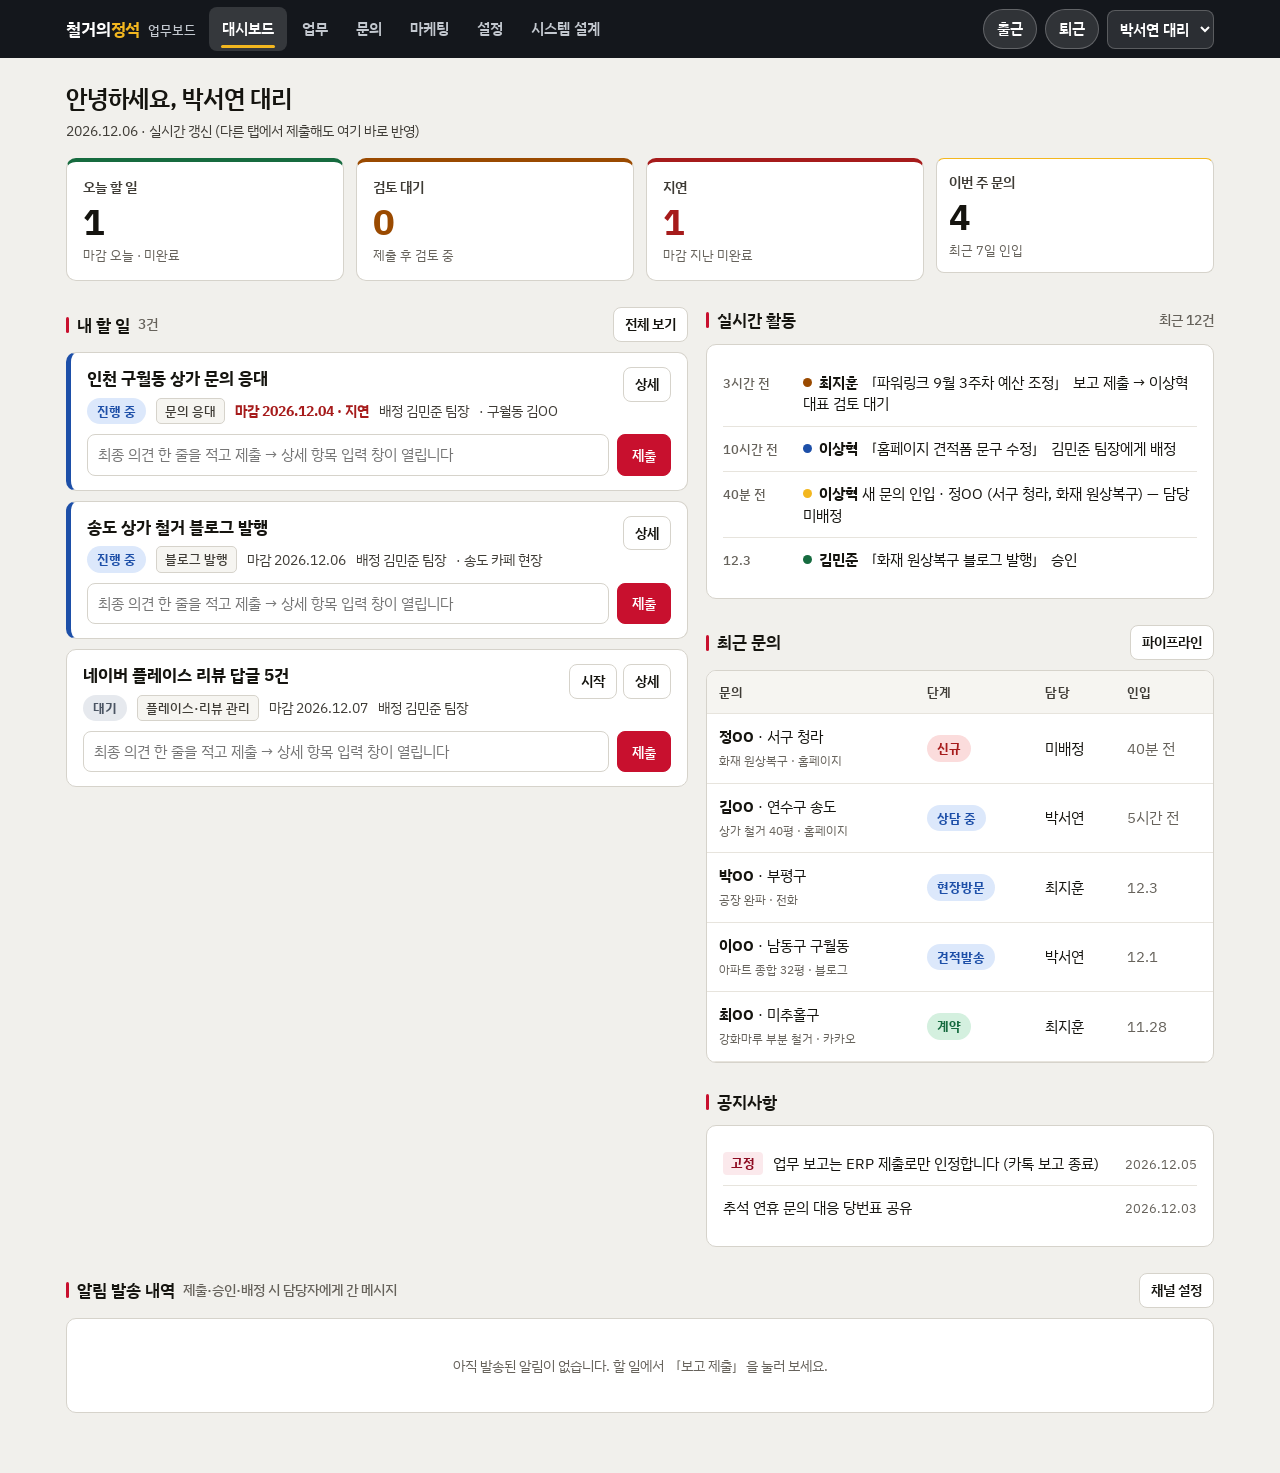
==== commit a3f7be82: "Improve prototype legibility: larger type, stronger contrast, mobile nav - Raise base font to 15px, " ====
--- a/erp/index.html
+++ b/erp/index.html
@@ -7,75 +7,76 @@
 <link rel="stylesheet" href="https://fonts.googleapis.com/css2?family=IBM+Plex+Sans+KR:wght@400;500;600;700&display=swap" />
 <style>
 :root{
-  --ground:#f4f3ef; --surface:#ffffff; --surface-2:#faf9f6; --ink:#1c1b19; --ink-2:#5d5a54; --ink-3:#8f8b83;
-  --line:#e3e0d9; --line-2:#efede8; --bar:#161a1f; --bar-ink:#f2f1ee; --bar-muted:#9aa0a8;
+  --ground:#f1f0ec; --surface:#ffffff; --surface-2:#f6f5f1; --ink:#15140f; --ink-2:#3f3c36; --ink-3:#66625b;
+  --line:#d6d3cb; --line-2:#e7e4dd; --bar:#14171c; --bar-ink:#ffffff; --bar-muted:#c3c8cf;
   --brand:#c8102e; --brand-ink:#ffffff; --brand-soft:#fbe9ec; --brand-soft-ink:#8e0b21;
   --accent:#f3b71f; --accent-soft:#fdf3d6; --accent-soft-ink:#6f4f00;
-  --st-todo:#6b7280; --st-todo-bg:#eef0f3; --st-doing:#2563c9; --st-doing-bg:#e6eefb;
-  --st-review:#b45309; --st-review-bg:#fdf0dc; --st-done:#1f7a4d; --st-done-bg:#e3f4ea; --st-returned:#b91c1c; --st-returned-bg:#fde7e7;
+  --st-todo:#4b5563; --st-todo-bg:#e6e9ee; --st-doing:#1d4fa8; --st-doing-bg:#dce8fb;
+  --st-review:#9a4a00; --st-review-bg:#fde7c4; --st-done:#166b3f; --st-done-bg:#d4f0df; --st-returned:#a61b1b; --st-returned-bg:#fbdcdc;
   --focus:#2563c9; --shadow:0 1px 2px rgba(20,18,12,.06),0 8px 24px rgba(20,18,12,.06);
   --radius:10px; --maxw:1180px; --font:'IBM Plex Sans KR','Pretendard','Noto Sans KR',-apple-system,system-ui,sans-serif;
 }
 @media (prefers-color-scheme: dark){
   :root:not([data-theme="light"]){
-    --ground:#121317; --surface:#1b1d23; --surface-2:#202329; --ink:#ebe9e4; --ink-2:#aaa69e; --ink-3:#7d7973;
-    --line:#2b2e36; --line-2:#242730; --bar:#0d0f12; --bar-ink:#f2f1ee; --bar-muted:#8a9099;
-    --brand:#e8465b; --brand-ink:#ffffff; --brand-soft:#3a1a20; --brand-soft-ink:#ff9aa6;
-    --accent:#f3b71f; --accent-soft:#3a3010; --accent-soft-ink:#ffd76a;
-    --st-todo:#a1a7b3; --st-todo-bg:#272a31; --st-doing:#7aa6ff; --st-doing-bg:#1c2a45;
-    --st-review:#f2b060; --st-review-bg:#3b2a12; --st-done:#6fd39a; --st-done-bg:#153824; --st-returned:#ff8080; --st-returned-bg:#3f1a1a;
+    --ground:#101216; --surface:#1e2127; --surface-2:#262a31; --ink:#f3f1ec; --ink-2:#cfcbc3; --ink-3:#a39f97;
+    --line:#3a3f49; --line-2:#2e323b; --bar:#0a0c0f; --bar-ink:#ffffff; --bar-muted:#c3c8cf;
+    --brand:#ff5c70; --brand-ink:#ffffff; --brand-soft:#4a1d26; --brand-soft-ink:#ffb3bd;
+    --accent:#ffc83d; --accent-soft:#3f3410; --accent-soft-ink:#ffe08a;
+    --st-todo:#c4c9d3; --st-todo-bg:#343943; --st-doing:#9dbcff; --st-doing-bg:#22365c;
+    --st-review:#ffc078; --st-review-bg:#4a3414; --st-done:#8fe3b4; --st-done-bg:#1b4a30; --st-returned:#ff9d9d; --st-returned-bg:#54201f;
     --focus:#7aa6ff; --shadow:0 1px 2px rgba(0,0,0,.4),0 8px 24px rgba(0,0,0,.35);
   }
 }
 :root[data-theme="dark"]{
-  --ground:#121317; --surface:#1b1d23; --surface-2:#202329; --ink:#ebe9e4; --ink-2:#aaa69e; --ink-3:#7d7973;
-  --line:#2b2e36; --line-2:#242730; --bar:#0d0f12; --bar-ink:#f2f1ee; --bar-muted:#8a9099;
-  --brand:#e8465b; --brand-ink:#ffffff; --brand-soft:#3a1a20; --brand-soft-ink:#ff9aa6;
-  --accent:#f3b71f; --accent-soft:#3a3010; --accent-soft-ink:#ffd76a;
-  --st-todo:#a1a7b3; --st-todo-bg:#272a31; --st-doing:#7aa6ff; --st-doing-bg:#1c2a45;
-  --st-review:#f2b060; --st-review-bg:#3b2a12; --st-done:#6fd39a; --st-done-bg:#153824; --st-returned:#ff8080; --st-returned-bg:#3f1a1a;
+  --ground:#101216; --surface:#1e2127; --surface-2:#262a31; --ink:#f3f1ec; --ink-2:#cfcbc3; --ink-3:#a39f97;
+  --line:#3a3f49; --line-2:#2e323b; --bar:#0a0c0f; --bar-ink:#ffffff; --bar-muted:#c3c8cf;
+  --brand:#ff5c70; --brand-ink:#ffffff; --brand-soft:#4a1d26; --brand-soft-ink:#ffb3bd;
+  --accent:#ffc83d; --accent-soft:#3f3410; --accent-soft-ink:#ffe08a;
+  --st-todo:#c4c9d3; --st-todo-bg:#343943; --st-doing:#9dbcff; --st-doing-bg:#22365c;
+  --st-review:#ffc078; --st-review-bg:#4a3414; --st-done:#8fe3b4; --st-done-bg:#1b4a30; --st-returned:#ff9d9d; --st-returned-bg:#54201f;
   --focus:#7aa6ff; --shadow:0 1px 2px rgba(0,0,0,.4),0 8px 24px rgba(0,0,0,.35);
 }
 *{box-sizing:border-box}
 html,body{margin:0;padding:0}
-body{font-family:var(--font);font-size:14px;line-height:1.55;color:var(--ink);background:var(--ground);-webkit-font-smoothing:antialiased}
+body{font-family:var(--font);font-size:15px;line-height:1.55;color:var(--ink);background:var(--ground);-webkit-font-smoothing:antialiased}
 button,input,select,textarea{font:inherit;color:inherit}
 a{color:inherit;text-decoration:none}
 h1,h2,h3,h4{margin:0;font-weight:600;text-wrap:balance}
 p{margin:0}
 ul,ol{margin:0;padding:0;list-style:none}
 table{border-collapse:collapse;width:100%}
-th,td{text-align:left;padding:9px 10px;border-bottom:1px solid var(--line-2);vertical-align:middle}
-th{font-size:12px;color:var(--ink-3);font-weight:500;letter-spacing:.02em}
+th,td{text-align:left;padding:11px 12px;border-bottom:1px solid var(--line-2);vertical-align:middle}
+th{font-size:13px;color:var(--ink-2);font-weight:600;letter-spacing:.02em;background:var(--surface-2)}
 .num{font-variant-numeric:tabular-nums}
 :focus-visible{outline:2px solid var(--focus);outline-offset:2px}
 
 /* top bar */
 .topbar{position:sticky;top:env(safe-area-inset-top,0px);z-index:40;background:var(--bar);color:var(--bar-ink)}
-.topbar-inner{max-width:var(--maxw);margin:0 auto;padding:0 16px;height:56px;display:flex;align-items:center;gap:14px}
+.topbar-inner{max-width:var(--maxw);margin:0 auto;padding:0 16px;min-height:58px;display:flex;align-items:center;gap:14px;flex-wrap:wrap}
+@media (max-width:760px){.topbar-inner{padding-block:8px 0;gap:8px}.logo > span:last-child{display:none}.pill-btn{padding:6px 10px;font-size:13.5px}.top-actions{gap:6px}.top-actions select{max-width:118px;padding:6px 6px;font-size:13.5px}.nav{order:3;flex-basis:100%;margin-inline:-16px;padding-inline:16px;border-top:1px solid rgba(255,255,255,.08)}.top-actions{margin-left:auto}}
 .logo{font-weight:700;font-size:17px;letter-spacing:-.01em;white-space:nowrap}
 .logo span{color:var(--accent)}
 .nav{display:flex;gap:2px;flex:1;overflow-x:auto;scrollbar-width:none}
 .nav::-webkit-scrollbar{display:none}
-.nav button{background:transparent;border:0;color:var(--bar-muted);padding:8px 12px;border-radius:8px;cursor:pointer;white-space:nowrap;font-weight:500}
+.nav button{background:transparent;border:0;color:var(--bar-muted);padding:10px 13px;border-radius:8px;cursor:pointer;white-space:nowrap;font-weight:600;font-size:15px;position:relative}
 .nav button:hover{color:var(--bar-ink);background:rgba(255,255,255,.06)}
-.nav button[aria-current="page"]{color:var(--bar-ink);background:rgba(255,255,255,.12)}
+.nav button[aria-current="page"]{color:var(--bar-ink);background:rgba(255,255,255,.14)}.nav button[aria-current="page"]::after{content:"";position:absolute;left:12px;right:12px;bottom:3px;height:3px;border-radius:2px;background:var(--accent)}
 .top-actions{display:flex;align-items:center;gap:8px;white-space:nowrap}
-.top-actions select{background:rgba(255,255,255,.08);border:1px solid rgba(255,255,255,.14);color:var(--bar-ink);border-radius:8px;padding:6px 8px;max-width:150px}
-.pill-btn{background:rgba(255,255,255,.1);border:1px solid rgba(255,255,255,.16);color:var(--bar-ink);border-radius:999px;padding:6px 12px;cursor:pointer;font-weight:500}
+.top-actions select{background:rgba(255,255,255,.1);border:1px solid rgba(255,255,255,.22);color:var(--bar-ink);border-radius:8px;padding:7px 8px;max-width:150px;font-weight:600}
+.pill-btn{background:rgba(255,255,255,.12);border:1px solid rgba(255,255,255,.24);color:var(--bar-ink);border-radius:999px;padding:7px 13px;cursor:pointer;font-weight:600}
 .pill-btn:hover{background:rgba(255,255,255,.18)}
 .pill-btn.on{background:var(--accent);color:#1c1b19;border-color:var(--accent)}
 
 /* layout */
 .page{max-width:var(--maxw);margin:0 auto;padding-block:22px 60px;padding-inline:16px}
 .page-head{display:flex;align-items:flex-end;justify-content:space-between;gap:12px;flex-wrap:wrap;margin-bottom:16px}
-.page-head h1{font-size:22px;letter-spacing:-.01em}
-.page-head .sub{color:var(--ink-3);font-size:13px;margin-top:2px}
+.page-head h1{font-size:24px;letter-spacing:-.01em}
+.page-head .sub{color:var(--ink-2);font-size:14px;margin-top:3px}
 .section{margin-top:26px}
 .section-head{display:flex;align-items:center;justify-content:space-between;gap:10px;margin-bottom:10px}
-.section-head h2{font-size:15px;display:flex;align-items:center;gap:8px}
+.section-head h2{font-size:17px;display:flex;align-items:center;gap:8px}
 .section-head h2::before{content:"";width:3px;height:16px;background:var(--brand);border-radius:2px}
-.section-head .meta{color:var(--ink-3);font-size:12px;font-weight:400}
+.section-head .meta{color:var(--ink-3);font-size:13.5px;font-weight:500}
 .grid-2{display:grid;grid-template-columns:1.1fr .9fr;gap:18px}
 @media (max-width:860px){.grid-2{grid-template-columns:1fr}}
 .card{background:var(--surface);border:1px solid var(--line);border-radius:var(--radius)}
@@ -84,59 +85,62 @@
 /* KPI */
 .kpis{display:grid;grid-template-columns:repeat(4,1fr);gap:12px}
 @media (max-width:760px){.kpis{grid-template-columns:repeat(2,1fr)}}
-.kpi{background:var(--surface);border:1px solid var(--line);border-radius:var(--radius);padding:14px 16px;display:flex;flex-direction:column;gap:4px;cursor:pointer;text-align:left}
+.kpi{background:var(--surface);border:1px solid var(--line);border-top:4px solid var(--st-doing);border-radius:var(--radius);padding:14px 16px;display:flex;flex-direction:column;gap:4px;cursor:pointer;text-align:left}
 .kpi:hover{border-color:var(--ink-3)}
-.kpi .k{font-size:12px;color:var(--ink-3)}
-.kpi .v{font-size:26px;font-weight:600;letter-spacing:-.02em;line-height:1.1}
-.kpi .d{font-size:12px;color:var(--ink-2)}
-.kpi.warn .v{color:var(--st-returned)}
-.kpi.att .v{color:var(--st-review)}
+.kpi .k{font-size:14px;color:var(--ink-2);font-weight:600}
+.kpi .v{font-size:36px;font-weight:700;letter-spacing:-.02em;line-height:1.1}
+.kpi .d{font-size:13px;color:var(--ink-3)}
+.kpi.warn{border-top-color:var(--st-returned)}.kpi.warn .v{color:var(--st-returned)}
+.kpi.att{border-top-color:var(--st-review)}.kpi.att .v{color:var(--st-review)}
+.kpi.ok{border-top-color:var(--st-done)}
+.kpi.lead{border-top-color:var(--accent)}
 
 /* chips & badges */
-.badge{display:inline-flex;align-items:center;gap:4px;font-size:11.5px;font-weight:500;padding:2px 8px;border-radius:999px;white-space:nowrap}
+.badge{display:inline-flex;align-items:center;gap:4px;font-size:13px;font-weight:700;padding:3px 10px;border-radius:999px;white-space:nowrap}
 .st-todo{background:var(--st-todo-bg);color:var(--st-todo)}
 .st-doing{background:var(--st-doing-bg);color:var(--st-doing)}
 .st-review{background:var(--st-review-bg);color:var(--st-review)}
 .st-done{background:var(--st-done-bg);color:var(--st-done)}
 .st-returned{background:var(--st-returned-bg);color:var(--st-returned)}
-.type-tag{font-size:11.5px;color:var(--ink-2);background:var(--surface-2);border:1px solid var(--line);padding:1px 7px;border-radius:5px}
-.pri-high{color:var(--brand);font-weight:600;font-size:11.5px}
-.late{color:var(--st-returned);font-weight:500}
+.type-tag{font-size:13px;color:var(--ink-2);background:var(--surface-2);border:1px solid var(--line);padding:2px 8px;border-radius:5px;font-weight:500}
+.pri-high{color:var(--brand);font-weight:700;font-size:13px}
+.late{color:var(--st-returned);font-weight:700}
 .chips{display:flex;gap:6px;flex-wrap:wrap}
-.chip{background:var(--surface);border:1px solid var(--line);border-radius:999px;padding:5px 12px;cursor:pointer;font-size:13px;color:var(--ink-2)}
+.chip{background:var(--surface);border:1px solid var(--line);border-radius:999px;padding:7px 14px;cursor:pointer;font-size:14px;color:var(--ink-2);font-weight:500}
 .chip[aria-pressed="true"]{background:var(--ink);color:var(--surface);border-color:var(--ink)}
 
 /* task list */
 .tasks{display:flex;flex-direction:column;gap:10px}
 .task{background:var(--surface);border:1px solid var(--line);border-radius:var(--radius);padding:14px 16px;display:grid;grid-template-columns:1fr auto;gap:10px 14px}
-.task.review{border-left:3px solid var(--st-review)}
-.task.returned{border-left:3px solid var(--st-returned)}
-.task .t-title{font-weight:600;font-size:15px;cursor:pointer}
+.task.review{border-left:5px solid var(--st-review)}
+.task.returned{border-left:5px solid var(--st-returned)}
+.task.doing{border-left:5px solid var(--st-doing)}
+.task .t-title{font-weight:700;font-size:17px;cursor:pointer;line-height:1.35}
 .task .t-title:hover{text-decoration:underline}
-.task .t-meta{display:flex;gap:8px;flex-wrap:wrap;align-items:center;font-size:12.5px;color:var(--ink-2);margin-top:4px}
+.task .t-meta{display:flex;gap:8px 10px;flex-wrap:wrap;align-items:center;font-size:14px;color:var(--ink-2);margin-top:8px}
 .task .t-actions{display:flex;gap:6px;align-items:flex-start;flex-wrap:wrap;justify-content:flex-end}
-.task .t-report{grid-column:1/-1;background:var(--surface-2);border-radius:8px;padding:10px 12px;font-size:13px;color:var(--ink-2)}
-.task .t-report b{color:var(--ink);font-weight:500}
+.task .t-report{grid-column:1/-1;background:var(--surface-2);border-left:3px solid var(--line);border-radius:8px;padding:10px 12px;font-size:14px;color:var(--ink);line-height:1.5}
+.task .t-report b{color:var(--ink-3);font-weight:600;margin-right:4px}
 .quick{grid-column:1/-1;display:flex;gap:8px}
 .quick input{flex:1}
-@media (max-width:600px){.task{grid-template-columns:1fr}.task .t-actions{justify-content:flex-start}}
-.group-title{font-weight:600;margin:14px 0 8px;display:flex;align-items:baseline;gap:8px}
-.group-title small{color:var(--ink-3);font-weight:400}
+@media (max-width:600px){.task{grid-template-columns:1fr}.task .t-actions{justify-content:flex-start}.quick{flex-direction:column}.quick .btn{width:100%}}
+.group-title{font-weight:700;font-size:16px;margin:18px 0 8px;display:flex;align-items:baseline;gap:8px}
+.group-title small{color:var(--ink-3);font-weight:500;font-size:14px}
 
 /* buttons & forms */
-.btn{border:1px solid var(--line);background:var(--surface);border-radius:8px;padding:7px 12px;cursor:pointer;font-weight:500;font-size:13px;white-space:nowrap}
+.btn{border:1px solid var(--line);background:var(--surface);border-radius:8px;padding:8px 14px;cursor:pointer;font-weight:600;font-size:14px;white-space:nowrap}
 .btn:hover{border-color:var(--ink-3)}
 .btn-primary{background:var(--brand);border-color:var(--brand);color:var(--brand-ink)}
 .btn-primary:hover{filter:brightness(.93)}
 .btn-dark{background:var(--ink);border-color:var(--ink);color:var(--surface)}
 .btn-ghost{background:transparent}
-.btn-sm{padding:4px 9px;font-size:12px}
+.btn-sm{padding:6px 11px;font-size:13.5px}
 .btn-ok{background:var(--st-done-bg);color:var(--st-done);border-color:transparent}
 .btn-warn{background:var(--st-returned-bg);color:var(--st-returned);border-color:transparent}
 input[type=text],input[type=number],input[type=url],input[type=date],input[type=tel],input[type=password],select,textarea{width:100%;background:var(--surface);border:1px solid var(--line);border-radius:8px;padding:8px 10px;min-width:0}
 textarea{resize:vertical;min-height:70px}
-.field{display:flex;flex-direction:column;gap:5px;font-size:13px}
-.field > span{color:var(--ink-2);font-size:12px}
+.field{display:flex;flex-direction:column;gap:5px;font-size:14px}
+.field > span{color:var(--ink-2);font-size:13.5px;font-weight:500}
 .field.req > span::after{content:" *";color:var(--brand)}
 .form-grid{display:grid;grid-template-columns:1fr 1fr;gap:12px}
 .form-grid .full{grid-column:1/-1}
@@ -146,39 +150,39 @@
 
 /* activity */
 .feed{display:flex;flex-direction:column}
-.feed li{display:grid;grid-template-columns:62px 1fr;gap:10px;padding:9px 0;border-bottom:1px solid var(--line-2);font-size:13px}
+.feed li{display:grid;grid-template-columns:70px 1fr;gap:10px;padding:11px 0;border-bottom:1px solid var(--line-2);font-size:14.5px;line-height:1.5}
 .feed li:last-child{border-bottom:0}
-.feed .t{color:var(--ink-3);font-size:12px;padding-top:2px}
-.feed .who{font-weight:600}
-.feed .k{display:inline-block;width:7px;height:7px;border-radius:50%;margin-right:6px;vertical-align:1px;background:var(--st-todo)}
+.feed .t{color:var(--ink-3);font-size:13px;padding-top:2px;font-weight:500}
+.feed .who{font-weight:700}
+.feed .k{display:inline-block;width:9px;height:9px;border-radius:50%;margin-right:7px;vertical-align:1px;background:var(--st-todo)}
 .feed .k.fk-submit{background:var(--st-review)}.feed .k.fk-approve{background:var(--st-done)}.feed .k.fk-return{background:var(--st-returned)}.feed .k.fk-assign{background:var(--st-doing)}.feed .k.fk-lead{background:var(--accent)}
-.empty{color:var(--ink-3);font-size:13px;padding:18px;text-align:center}
+.empty{color:var(--ink-3);font-size:14px;padding:20px;text-align:center}
 
 /* leads */
 .pipeline{display:grid;grid-auto-flow:column;grid-auto-columns:minmax(200px,1fr);gap:10px;overflow-x:auto;padding-bottom:6px}
 .stage{background:var(--surface-2);border:1px solid var(--line);border-radius:var(--radius);padding:10px;min-height:120px}
-.stage h3{font-size:13px;color:var(--ink-2);display:flex;justify-content:space-between;margin-bottom:8px}
-.lead{background:var(--surface);border:1px solid var(--line);border-radius:8px;padding:10px;margin-bottom:8px;font-size:13px}
-.lead .n{font-weight:600}
-.lead .m{color:var(--ink-2);font-size:12px;margin:2px 0 6px}
+.stage h3{font-size:14px;color:var(--ink);display:flex;justify-content:space-between;margin-bottom:8px;font-weight:700}
+.lead{background:var(--surface);border:1px solid var(--line);border-radius:8px;padding:12px;margin-bottom:8px;font-size:14px}
+.lead .n{font-weight:700;font-size:15px}
+.lead .m{color:var(--ink-2);font-size:13px;margin:3px 0 8px;line-height:1.5}
 .lead select{padding:4px 6px;font-size:12px}
 .lead .row{display:flex;gap:6px}
 
 /* notices & misc */
 .notice{display:flex;align-items:center;gap:10px;padding:10px 0;border-bottom:1px solid var(--line-2)}
 .notice:last-child{border-bottom:0}
-.notice .date{margin-left:auto;color:var(--ink-3);font-size:12px}
-.pin{background:var(--brand-soft);color:var(--brand-soft-ink);font-size:11px;padding:1px 7px;border-radius:4px}
-.notif-log li{padding:9px 0;border-bottom:1px solid var(--line-2);font-size:13px;display:grid;grid-template-columns:auto 1fr auto;gap:10px;align-items:start}
+.notice .date{margin-left:auto;color:var(--ink-3);font-size:13px}
+.pin{background:var(--brand-soft);color:var(--brand-soft-ink);font-size:12.5px;font-weight:700;padding:2px 8px;border-radius:4px}
+.notif-log li{padding:11px 0;border-bottom:1px solid var(--line-2);font-size:14px;display:grid;grid-template-columns:auto 1fr auto;gap:10px;align-items:start}
 .notif-log li:last-child{border-bottom:0}
-.notif-log .ch{font-size:11px;font-weight:600;padding:2px 7px;border-radius:5px;background:var(--surface-2);border:1px solid var(--line);white-space:nowrap}
-.notif-log .st{font-size:11.5px;white-space:nowrap}
+.notif-log .ch{font-size:12.5px;font-weight:700;padding:2px 7px;border-radius:5px;background:var(--surface-2);border:1px solid var(--line);white-space:nowrap}
+.notif-log .st{font-size:13px;font-weight:600;white-space:nowrap}
 .notif-log .st.sent{color:var(--st-done)}.notif-log .st.failed{color:var(--st-returned)}.notif-log .st.preview{color:var(--ink-3)}
-.notif-log .body{color:var(--ink-2);white-space:pre-wrap;font-size:12.5px}
+.notif-log .body{color:var(--ink-2);white-space:pre-wrap;font-size:13.5px;line-height:1.5}
 .notif-log .body b{color:var(--ink)}
 .tbl-wrap{overflow-x:auto}
 .up{color:var(--st-done)}.down{color:var(--st-returned)}.flat{color:var(--ink-3)}
-.help{font-size:12.5px;color:var(--ink-2);background:var(--accent-soft);color:var(--accent-soft-ink);padding:10px 12px;border-radius:8px;line-height:1.5}
+.help{font-size:13.5px;color:var(--ink-2);background:var(--accent-soft);color:var(--accent-soft-ink);padding:10px 12px;border-radius:8px;line-height:1.5}
 .help code,.mono{font-family:ui-monospace,SFMono-Regular,Menlo,monospace;font-size:12px}
 .two{display:grid;grid-template-columns:1fr 1fr;gap:18px}
 @media (max-width:860px){.two{grid-template-columns:1fr}}
@@ -187,12 +191,12 @@
 /* design tab */
 .flow{display:grid;grid-template-columns:repeat(5,1fr);gap:8px;align-items:stretch}
 @media (max-width:860px){.flow{grid-template-columns:1fr}}
-.flow .node{background:var(--surface);border:1px solid var(--line);border-radius:var(--radius);padding:12px;font-size:13px;position:relative}
-.flow .node b{display:block;font-size:13px;margin-bottom:4px}
+.flow .node{background:var(--surface);border:1px solid var(--line);border-radius:var(--radius);padding:14px;font-size:14px;position:relative}
+.flow .node b{display:block;font-size:15px;margin-bottom:5px}
 .flow .node small{color:var(--ink-2);display:block;line-height:1.45}
 .flow .node.hot{border-color:var(--brand);background:var(--brand-soft)}
 .flow .node.hot small{color:var(--brand-soft-ink)}
-.roadmap li{display:grid;grid-template-columns:70px 1fr;gap:12px;padding:10px 0;border-bottom:1px solid var(--line-2);font-size:13px}
+.roadmap li{display:grid;grid-template-columns:70px 1fr;gap:12px;padding:12px 0;border-bottom:1px solid var(--line-2);font-size:14px}
 .roadmap li:last-child{border-bottom:0}
 .roadmap .ph{font-weight:600;color:var(--brand)}
 .roadmap small{color:var(--ink-2);display:block}
@@ -205,12 +209,12 @@
 .modal-b{padding:18px 20px;display:flex;flex-direction:column;gap:14px}
 .modal-f{padding:14px 20px;border-top:1px solid var(--line);display:flex;justify-content:flex-end;gap:8px;flex-wrap:wrap}
 .x{background:transparent;border:0;font-size:20px;cursor:pointer;color:var(--ink-3);line-height:1}
-.detail dl{display:grid;grid-template-columns:90px 1fr;gap:6px 10px;font-size:13px}
+.detail dl{display:grid;grid-template-columns:90px 1fr;gap:8px 10px;font-size:14.5px}
 .detail dt{color:var(--ink-3)}
 .detail dd{margin:0}
-.preview{background:var(--surface-2);border:1px dashed var(--line);border-radius:8px;padding:10px 12px;font-size:12.5px;white-space:pre-wrap;color:var(--ink-2)}
+.preview{background:var(--surface-2);border:1px dashed var(--line);border-radius:8px;padding:12px 14px;font-size:14px;white-space:pre-wrap;color:var(--ink-2);line-height:1.55}
 .preview b{color:var(--ink)}
-.toast{position:fixed;left:50%;bottom:calc(24px + env(safe-area-inset-bottom,0px));transform:translateX(-50%);background:var(--ink);color:var(--surface);padding:10px 16px;border-radius:999px;font-size:13px;box-shadow:var(--shadow);z-index:200;max-width:calc(100% - 32px);text-align:center}
+.toast{position:fixed;left:50%;bottom:calc(24px + env(safe-area-inset-bottom,0px));transform:translateX(-50%);background:var(--ink);color:var(--surface);padding:12px 18px;border-radius:999px;font-size:14.5px;font-weight:500;box-shadow:var(--shadow);z-index:200;max-width:calc(100% - 32px);text-align:center}
 @media (prefers-reduced-motion:no-preference){.toast{animation:pop .18s ease-out}}
 @keyframes pop{from{opacity:0;transform:translateX(-50%) translateY(6px)}to{opacity:1;transform:translateX(-50%)}}
 </style>
@@ -444,14 +448,14 @@
   opts=opts||{};
   var late=isLate(t);
   var actions='';
-  if(canSubmit(t))actions+='<button class="btn btn-primary btn-sm" data-act="submit" data-id="'+t.id+'" type="button">보고 제출</button>';
+  if(canSubmit(t)&&!opts.quick)actions+='<button class="btn btn-primary btn-sm" data-act="submit" data-id="'+t.id+'" type="button">보고 제출</button>';
   if(t.status==='review'&&isReviewer(t))actions+='<button class="btn btn-ok btn-sm" data-act="approve" data-id="'+t.id+'" type="button">승인</button><button class="btn btn-warn btn-sm" data-act="return" data-id="'+t.id+'" type="button">반려</button>';
   if(t.status==='todo'&&me().id===t.assigneeId)actions+='<button class="btn btn-sm" data-act="start" data-id="'+t.id+'" type="button">시작</button>';
   actions+='<button class="btn btn-ghost btn-sm" data-act="detail" data-id="'+t.id+'" type="button">상세</button>';
   var report='';
   if(t.report&&(t.status==='review'||t.status==='done'||t.status==='returned'))report='<div class="t-report"><b>최종 의견</b> '+esc(t.report.summary)+(t.review&&t.review.comment?'<br><b>'+(t.review.decision==='approved'?'승인 코멘트':'반려 사유')+'</b> '+esc(t.review.comment):'')+'</div>';
   var quick='';
-  if(opts.quick&&canSubmit(t))quick='<form class="quick" data-quick="'+t.id+'"><input type="text" id="q-'+t.id+'" placeholder="최종 의견 — 어떻게 처리했는지 한 줄 (자세한 항목은 제출 창에서)" aria-label="최종 의견"><button class="btn btn-primary" type="submit">제출</button></form>';
+  if(opts.quick&&canSubmit(t))quick='<form class="quick" data-quick="'+t.id+'"><input type="text" id="q-'+t.id+'" placeholder="최종 의견 한 줄을 적고 제출 → 상세 항목 입력 창이 열립니다" aria-label="최종 의견"><button class="btn btn-primary" type="submit">제출</button></form>';
   return '<li class="task '+t.status+'">'+
     '<div><div class="t-title" data-act="detail" data-id="'+t.id+'">'+esc(t.title)+'</div>'+
     '<div class="t-meta"><span class="badge st-'+t.status+'">'+STATUS[t.status]+'</span><span class="type-tag">'+TYPES[t.type].label+'</span>'+
@@ -471,17 +475,17 @@
   var h='<div class="page-head"><div><h1>안녕하세요, '+esc(m.name)+' '+ROLE[m.role]+'</h1><div class="sub">'+fmtDate(today())+' · 실시간 갱신 (다른 탭에서 제출해도 여기 바로 반영)</div></div>'+
     (m.role!=='staff'?'<div><button class="btn btn-dark" data-act="new-task" type="button">+ 업무 배정</button> <button class="btn" data-act="new-lead" type="button">+ 문의 등록</button></div>':'')+'</div>';
   h+='<div class="kpis">'+
-    '<button class="kpi" type="button" data-goto="tasks" data-filter="today"><span class="k">오늘 할 일</span><span class="v num">'+k.today+'</span><span class="d">마감 오늘 · 미완료</span></button>'+
+    '<button class="kpi ok" type="button" data-goto="tasks" data-filter="today"><span class="k">오늘 할 일</span><span class="v num">'+k.today+'</span><span class="d">마감 오늘 · 미완료</span></button>'+
     '<button class="kpi att" type="button" data-goto="tasks" data-filter="review"><span class="k">검토 대기</span><span class="v num">'+k.review+'</span><span class="d">'+(m.role==='staff'?'제출 후 검토 중':'내가 승인/반려할 건')+'</span></button>'+
     '<button class="kpi'+(k.late?' warn':'')+'" type="button" data-goto="tasks" data-filter="late"><span class="k">지연</span><span class="v num">'+k.late+'</span><span class="d">마감 지난 미완료</span></button>'+
-    '<button class="kpi" type="button" data-goto="leads"><span class="k">이번 주 문의</span><span class="v num">'+k.leads+'</span><span class="d">최근 7일 인입</span></button></div>';
+    '<button class="kpi lead" type="button" data-goto="leads"><span class="k">이번 주 문의</span><span class="v num">'+k.leads+'</span><span class="d">최근 7일 인입</span></button></div>';
   h+='<div class="section grid-2"><div>';
   if(reviewQ.length){h+='<div class="section-head" style="margin-top:0"><h2>검토 대기 <span class="meta">'+reviewQ.length+'건</span></h2></div><ul class="tasks">'+reviewQ.map(function(t){return taskCard(t);}).join('')+'</ul><div style="height:18px"></div>';}
   h+='<div class="section-head" style="margin-top:0"><h2>내 할 일 <span class="meta">'+mine.length+'건</span></h2><button class="btn btn-sm" data-goto="tasks" type="button">전체 보기</button></div>';
   h+=mine.length?'<ul class="tasks">'+mine.map(function(t){return taskCard(t,{quick:true,showAssignee:false});}).join('')+'</ul>':'<div class="card empty">배정된 업무가 없습니다.</div>';
   Object.keys(byPerson).forEach(function(uidk){h+='<div class="group-title">'+esc(uname(uidk))+' <small>'+byPerson[uidk].length+'건</small></div><ul class="tasks">'+byPerson[uidk].map(function(t){return taskCard(t,{showAssignee:false});}).join('')+'</ul>';});
   h+='</div><div>';
-  h+='<div class="section-head" style="margin-top:0"><h2>실시간 활동</h2><span class="meta">최근 12건</span></div><div class="card card-pad"><ul class="feed">'+(state.activity.slice(0,12).map(function(a){return '<li><span class="t num">'+fmtTime(a.at)+'</span><span><span class="k '+a.kind+'"></span><span class="who">'+esc(uname(a.actorId).split(' ')[0])+'</span> '+esc(a.text)+'</span></li>';}).join('')||'<li class="empty">아직 활동이 없습니다.</li>')+'</ul></div>';
+  h+='<div class="section-head" style="margin-top:0"><h2>실시간 활동</h2><span class="meta">최근 12건</span></div><div class="card card-pad"><ul class="feed">'+(state.activity.slice(0,12).map(function(a){return '<li><span class="t num">'+fmtTime(a.at)+'</span><span><span class="k fk-'+a.kind+'"></span><span class="who">'+esc(uname(a.actorId).split(' ')[0])+'</span> '+esc(a.text)+'</span></li>';}).join('')||'<li class="empty">아직 활동이 없습니다.</li>')+'</ul></div>';
   h+='<div class="section"><div class="section-head"><h2>최근 문의</h2><button class="btn btn-sm" data-goto="leads" type="button">파이프라인</button></div><div class="card tbl-wrap"><table><thead><tr><th>문의</th><th>단계</th><th>담당</th><th>인입</th></tr></thead><tbody>'+
     state.leads.slice().sort(function(a,b){return a.createdAt<b.createdAt?1:-1;}).slice(0,5).map(function(l){return '<tr><td><b>'+esc(l.name)+'</b> · '+esc(l.region)+'<br><span style="color:var(--ink-3);font-size:12px">'+esc(l.kind)+' · '+esc(l.source)+'</span></td><td><span class="badge '+(l.stage==='신규'?'st-returned':l.stage==='계약'?'st-done':'st-doing')+'">'+esc(l.stage)+'</span></td><td>'+esc(l.assigneeId?user(l.assigneeId).name:'미배정')+'</td><td class="num" style="color:var(--ink-3)">'+fmtTime(l.createdAt)+'</td></tr>';}).join('')+'</tbody></table></div></div>';
   h+='<div class="section"><div class="section-head"><h2>공지사항</h2></div><div class="card card-pad">'+state.notices.map(function(n){return '<div class="notice">'+(n.pinned?'<span class="pin">고정</span>':'')+'<span>'+esc(n.title)+'</span><span class="date num">'+fmtDate(n.date)+'</span></div>';}).join('')+'</div></div>';
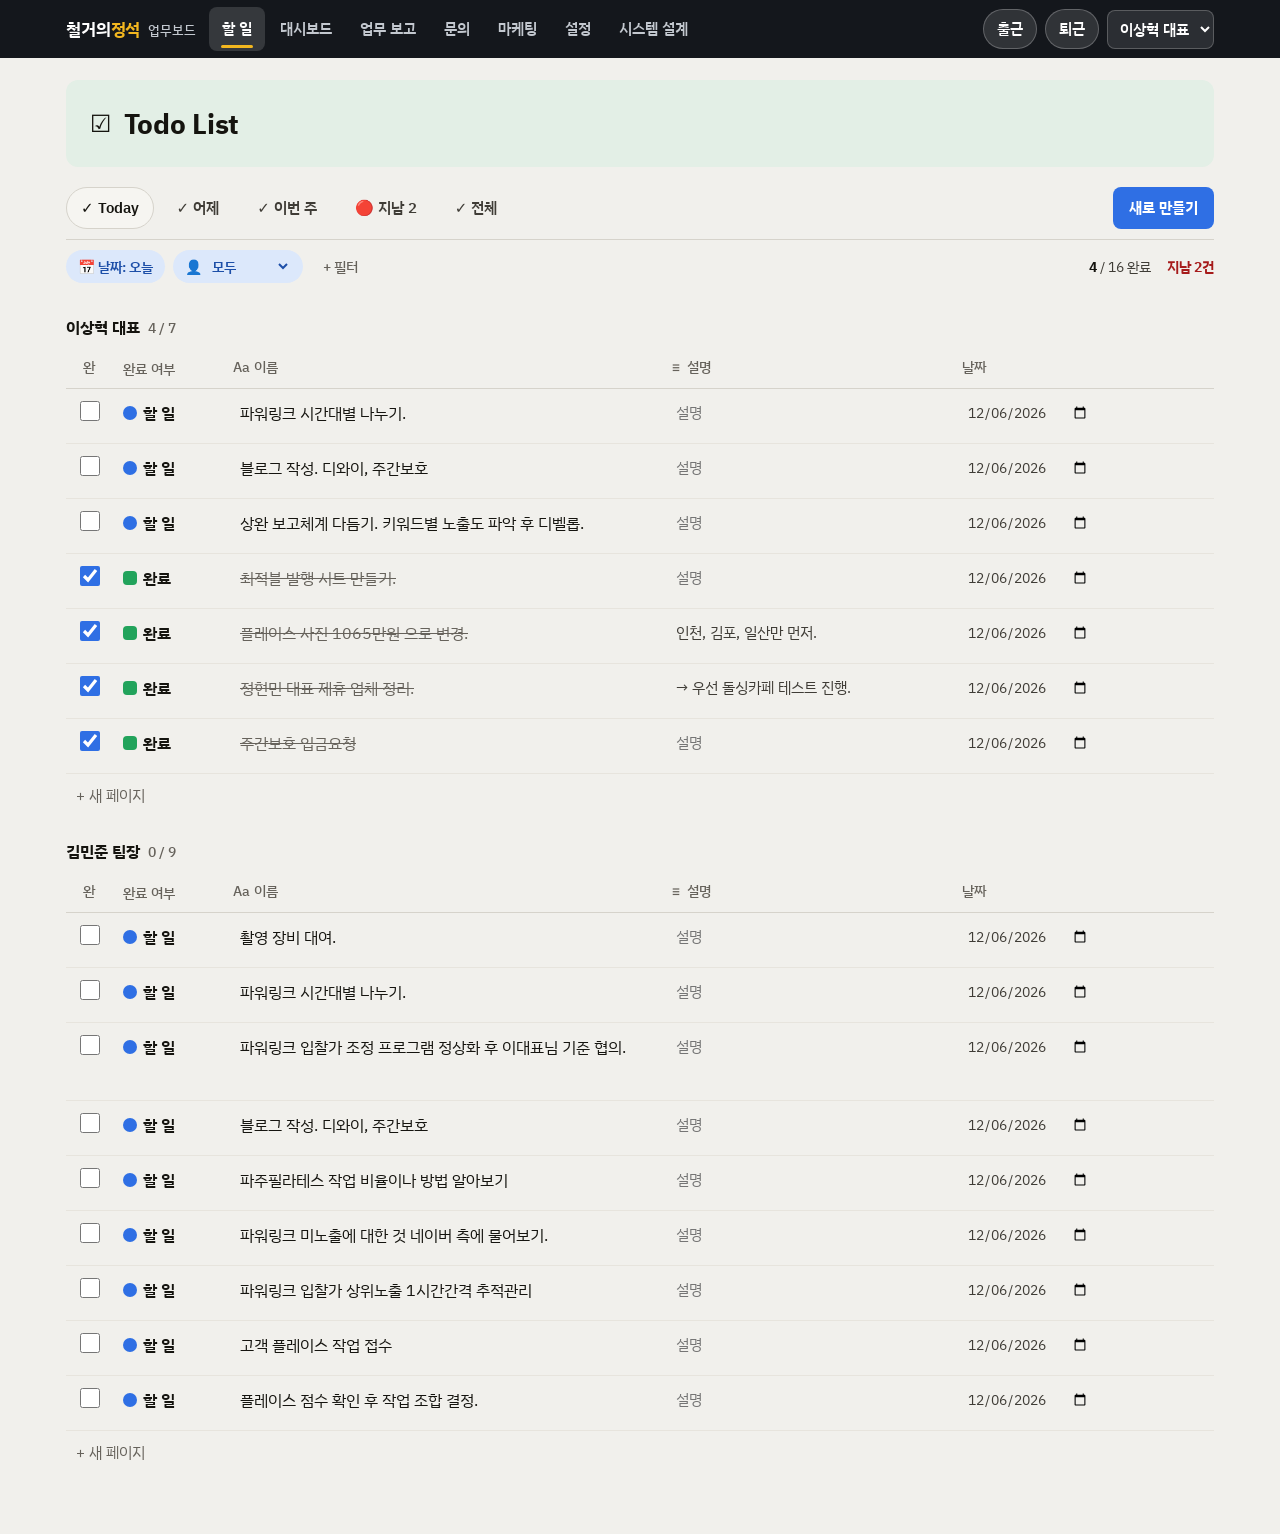
==== commit 3474cbac: "Add Notion-style Todo List as the first screen of the prototype - Today / 어제 / 이번 주 / 지남 / 전체 views " ====
--- a/erp/index.html
+++ b/erp/index.html
@@ -13,7 +13,7 @@
   --accent:#f3b71f; --accent-soft:#fdf3d6; --accent-soft-ink:#6f4f00;
   --st-todo:#4b5563; --st-todo-bg:#e6e9ee; --st-doing:#1d4fa8; --st-doing-bg:#dce8fb;
   --st-review:#9a4a00; --st-review-bg:#fde7c4; --st-done:#166b3f; --st-done-bg:#d4f0df; --st-returned:#a61b1b; --st-returned-bg:#fbdcdc;
-  --focus:#2563c9; --shadow:0 1px 2px rgba(20,18,12,.06),0 8px 24px rgba(20,18,12,.06);
+  --focus:#2563c9; --todo-band:#e3efe6; --shadow:0 1px 2px rgba(20,18,12,.06),0 8px 24px rgba(20,18,12,.06);
   --radius:10px; --maxw:1180px; --font:'IBM Plex Sans KR','Pretendard','Noto Sans KR',-apple-system,system-ui,sans-serif;
 }
 @media (prefers-color-scheme: dark){
@@ -24,7 +24,7 @@
     --accent:#ffc83d; --accent-soft:#3f3410; --accent-soft-ink:#ffe08a;
     --st-todo:#c4c9d3; --st-todo-bg:#343943; --st-doing:#9dbcff; --st-doing-bg:#22365c;
     --st-review:#ffc078; --st-review-bg:#4a3414; --st-done:#8fe3b4; --st-done-bg:#1b4a30; --st-returned:#ff9d9d; --st-returned-bg:#54201f;
-    --focus:#7aa6ff; --shadow:0 1px 2px rgba(0,0,0,.4),0 8px 24px rgba(0,0,0,.35);
+    --focus:#7aa6ff; --todo-band:#1f2d24; --shadow:0 1px 2px rgba(0,0,0,.4),0 8px 24px rgba(0,0,0,.35);
   }
 }
 :root[data-theme="dark"]{
@@ -34,7 +34,7 @@
   --accent:#ffc83d; --accent-soft:#3f3410; --accent-soft-ink:#ffe08a;
   --st-todo:#c4c9d3; --st-todo-bg:#343943; --st-doing:#9dbcff; --st-doing-bg:#22365c;
   --st-review:#ffc078; --st-review-bg:#4a3414; --st-done:#8fe3b4; --st-done-bg:#1b4a30; --st-returned:#ff9d9d; --st-returned-bg:#54201f;
-  --focus:#7aa6ff; --shadow:0 1px 2px rgba(0,0,0,.4),0 8px 24px rgba(0,0,0,.35);
+  --focus:#7aa6ff; --todo-band:#1f2d24; --shadow:0 1px 2px rgba(0,0,0,.4),0 8px 24px rgba(0,0,0,.35);
 }
 *{box-sizing:border-box}
 html,body{margin:0;padding:0}
@@ -200,6 +200,52 @@
 .roadmap li:last-child{border-bottom:0}
 .roadmap .ph{font-weight:600;color:var(--brand)}
 .roadmap small{color:var(--ink-2);display:block}
+
+/* todo (notion-style) */
+.todo-hero{background:var(--todo-band);border-radius:12px;padding:22px 24px;display:flex;align-items:center;gap:12px;margin-bottom:14px}
+.todo-hero h1{font-size:28px;font-weight:700;letter-spacing:-.01em}
+.todo-hero .ic{font-size:24px}
+.todo-bar{display:flex;align-items:center;gap:8px;flex-wrap:wrap;padding:6px 0 10px;border-bottom:1px solid var(--line)}
+.view-tab{display:inline-flex;align-items:center;gap:6px;background:transparent;border:1px solid transparent;border-radius:999px;padding:8px 14px;cursor:pointer;font-weight:600;font-size:15px;color:var(--ink-2)}
+.view-tab[aria-pressed="true"]{background:var(--surface-2);color:var(--ink);border-color:var(--line)}
+.todo-bar .sp{flex:1}
+.new-btn{background:#2f6fe4;color:#fff;border:0;border-radius:8px;padding:9px 16px;font-weight:700;font-size:15px;cursor:pointer}
+.new-btn:hover{filter:brightness(.95)}
+.todo-filters{display:flex;align-items:center;gap:8px;flex-wrap:wrap;padding:10px 0}
+.filt{display:inline-flex;align-items:center;gap:6px;background:var(--st-doing-bg);color:var(--st-doing);border:0;border-radius:999px;padding:6px 12px;font-weight:600;font-size:14px}
+.filt select{background:transparent;border:0;color:inherit;font-weight:600;padding:0;width:auto;font-size:14px}
+.filt.plain{background:transparent;color:var(--ink-3);font-weight:500}
+.todo-tbl{width:100%;border-collapse:collapse}
+.todo-tbl th{background:transparent;color:var(--ink-3);font-weight:500;font-size:14px;padding:8px 10px;border-bottom:1px solid var(--line);white-space:nowrap}
+.todo-tbl td{padding:8px 10px;border-bottom:1px solid var(--line-2);vertical-align:top;font-size:15.5px}
+.todo-tbl tr:hover td{background:var(--surface-2)}
+.todo-tbl .c-chk{width:44px;text-align:center}
+.todo-tbl .c-chk input{width:20px;height:20px;accent-color:#2f6fe4;cursor:pointer;margin-top:4px}
+.todo-tbl .c-st{width:110px;white-space:nowrap;padding-top:12px}
+.todo-tbl .c-name{min-width:260px;width:38%}
+.todo-tbl .c-desc{min-width:200px}
+.todo-tbl .c-who{width:110px;white-space:nowrap;color:var(--ink-2);font-size:14px;padding-top:12px}
+.todo-tbl .c-date{width:130px;white-space:nowrap}
+.todo-tbl .c-open{width:110px;text-align:right;white-space:nowrap;padding-top:10px}
+.cell{width:100%;background:transparent;border:1px solid transparent;border-radius:6px;padding:4px 6px;font-size:15.5px;line-height:1.5;resize:none;overflow:hidden;min-height:32px;font-family:inherit;color:var(--ink)}
+.todo-tbl input.cell[type=date]{border-color:transparent;background:transparent;width:auto;color:var(--ink-2)}
+.cell:hover,.todo-tbl input.cell[type=date]:hover{border-color:var(--line)}
+.cell:focus{border-color:var(--focus);background:var(--surface);outline:0}
+.cell.desc{color:var(--ink-2);font-size:14.5px}
+.todo-tbl tr.done .cell.name{color:var(--ink-3);text-decoration:line-through}
+.st{display:inline-flex;align-items:center;gap:6px;font-weight:600}
+.st i{width:14px;height:14px;border-radius:50%;display:inline-block;flex:none}
+.st.todo i{background:#2f6fe4}.st.done i{background:#22a35b;border-radius:4px}.st.late i{background:#e5322d}
+.open-btn{opacity:0;border:1px solid var(--line);background:var(--surface);border-radius:6px;padding:4px 8px;font-size:13px;cursor:pointer;color:var(--ink-2)}
+.todo-tbl tr:hover .open-btn,.open-btn:focus{opacity:1}
+.todo-add{padding:10px;color:var(--ink-3);cursor:pointer;font-size:15px;border:0;background:transparent;width:100%;text-align:left}
+.todo-add:hover{color:var(--ink)}
+.todo-group{margin-top:22px}
+.todo-group h2{font-size:16px;font-weight:700;display:flex;align-items:center;gap:8px;margin-bottom:6px}
+.todo-group h2 small{color:var(--ink-3);font-weight:500;font-size:14px}
+.todo-summary{display:flex;gap:16px;flex-wrap:wrap;color:var(--ink-2);font-size:14px}
+.todo-summary b{color:var(--ink)}
+@media (max-width:700px){.todo-tbl .c-who,.todo-tbl .c-date{display:none}.todo-tbl .c-name{min-width:180px}.open-btn{opacity:1}}
 
 /* modal */
 .modal-bg{position:fixed;inset:0;background:rgba(10,10,12,.45);display:flex;align-items:flex-start;justify-content:center;padding:6vh 16px;z-index:100;overflow-y:auto}
@@ -325,13 +371,44 @@
     {id:uid(),at:ts(-40),actorId:'u1',kind:'lead',text:'새 문의 인입 · 정OO (서구 청라, 화재 원상복구) — 담당 미배정'},
     {id:uid(),at:ts(-60*70),actorId:'u2',kind:'approve',text:'「화재 원상복구 블로그 발행」 승인'}
   ];
-  return {version:1,currentUserId:'u3',users:users,tasks:tasks,leads:leads,keywords:keywords,notices:notices,activity:activity,notifLog:[],attendance:{},
-    settings:{discordWebhook:'',telegramToken:'',telegramChatId:'',notifyCeoOnHigh:true},ui:{tab:'dash',taskFilter:'all'}};
+
+  var Y=dayOffset(-1),T=dayOffset(0);
+  function td(who,date,title,desc,done){return {id:uid(),title:title,desc:desc||'',assigneeId:who,date:date,done:!!done,doneAt:done?ts(-60*3):null,createdBy:who,createdAt:ts(-60*30)};}
+  var todos=[
+    td('u2',Y,'영수증 리뷰 소비+새로운 업체 찾아보기.','피크, 제이솔 등 타업체 문의.',false),
+    td('u2',Y,'유튜브 영상 편집 컷 보내기','',true),
+    td('u2',Y,'글 발행 과정 기록 후 링크 전달','',true),
+    td('u2',Y,'서치어드바이저 같은 다른 곳 포털도 알아보고 등록.','',true),
+    td('u2',Y,'주간보호 보호조치 해제 요청.','',true),
+    td('u2',Y,'플레이스 작업 보고, + 애드로그 변화 보고.','',true),
+    td('u2',Y,'애드로그 지수에 대한 건 문의','',true),
+    td('u2',T,'촬영 장비 대여.','',false),
+    td('u2',T,'파워링크 시간대별 나누기.','',false),
+    td('u2',T,'파워링크 입찰가 조정 프로그램 정상화 후 이대표님 기준 협의.','',false),
+    td('u2',T,'블로그 작성. 디와이, 주간보호','',false),
+    td('u2',T,'파주필라테스 작업 비율이나 방법 알아보기','',false),
+    td('u2',T,'파워링크 미노출에 대한 것 네이버 측에 물어보기.','',false),
+    td('u2',T,'파워링크 입찰가 상위노출 1시간간격 추적관리','',false),
+    td('u2',T,'고객 플레이스 작업 접수','',false),
+    td('u2',T,'플레이스 점수 확인 후 작업 조합 결정.','',false),
+    td('u1',Y,'최소 5곳의 카페 제휴, 건바이 알아보기','',false),
+    td('u1',Y,'카페 바이럴 원고 작성','',true),
+    td('u1',Y,'당근 지원자 추려서 면접일정 잡기.','',true),
+    td('u1',T,'파워링크 시간대별 나누기.','',false),
+    td('u1',T,'블로그 작성. 디와이, 주간보호','',false),
+    td('u1',T,'상완 보고체계 다듬기. 키워드별 노출도 파악 후 디벨롭.','',false),
+    td('u1',T,'최적블 발행 시트 만들기.','',true),
+    td('u1',T,'플레이스 사진 1065만원 으로 변경.','인천, 김포, 일산만 먼저.',true),
+    td('u1',T,'정현민 대표 제휴 업체 정리.','→ 우선 돌싱카페 테스트 진행.',true),
+    td('u1',T,'주간보호 입금요청','',true)
+  ];
+  return {version:2,currentUserId:'u1',users:users,tasks:tasks,leads:leads,keywords:keywords,notices:notices,activity:activity,todos:todos,notifLog:[],attendance:{},
+    settings:{discordWebhook:'',telegramToken:'',telegramChatId:'',notifyCeoOnHigh:true},ui:{tab:'todo',taskFilter:'all',todoView:'today',todoWho:'all'}};
 }
 
 /* ============ 상태 ============ */
 var state;
-function load(){try{var raw=localStorage.getItem(KEY);if(raw){var s=JSON.parse(raw);if(s&&s.version===1)return s;}}catch(e){}return seed();}
+function load(){try{var raw=localStorage.getItem(KEY);if(raw){var s=JSON.parse(raw);if(s&&s.version===2)return s;}}catch(e){}return seed();}
 function save(){try{localStorage.setItem(KEY,JSON.stringify(state));}catch(e){}}
 state=load();
 window.addEventListener('storage',function(e){if(e.key===KEY){state=load();render();}});
@@ -361,6 +438,8 @@
     case 'lead.new':r=[l.assigneeId,ceoId()];break;
     case 'lead.stage':r=[l.assigneeId];state.users.forEach(function(u){if(u.role==='lead')r.push(u.id);});break;
     case 'attendance':r=[];break;
+    case 'todo.done':case 'todo.late':r=state.users.filter(function(u){return u.role==='ceo'||u.role==='lead';}).map(function(u){return u.id;});break;
+    case 'todo.assigned':r=[ev.todo.assigneeId];break;
     case 'test':r=[ev.actorId];break;
   }
   var seen={};return r.filter(function(id){if(!id||id===ev.actorId&&ev.type!=='test'||seen[id])return false;seen[id]=1;return true;});
@@ -376,6 +455,9 @@
   else if(ev.type==='lead.new'){m.title='📞 새 문의 · '+l.source;m.lines=[l.name+' · '+l.region+' · '+l.kind,'연락처 '+l.phone,'담당 '+uname(l.assigneeId)];m.ask='30분 내 1차 연락 부탁드립니다';}
   else if(ev.type==='lead.stage'){m.title='🔁 문의 단계 변경 · '+a;m.lines=[l.name+' · '+l.region+' · '+l.kind,'단계 → '+l.stage];}
   else if(ev.type==='attendance'){m.title=(ev.inout==='in'?'🟢 출근':'⚪ 퇴근')+' · '+a;m.lines=[new Date().toLocaleTimeString('ko-KR',{hour:'2-digit',minute:'2-digit'})];}
+  else if(ev.type==='todo.done'){var d=ev.todo;m.title='✅ 완료 · '+a;m.lines=[d.title,d.desc?'설명: '+d.desc:'','날짜 '+fmtDate(d.date)];}
+  else if(ev.type==='todo.assigned'){var d2=ev.todo;m.title='🗂 할 일 추가 · '+a;m.lines=[d2.title,d2.desc?'설명: '+d2.desc:'','날짜 '+fmtDate(d2.date)+' · 담당 '+uname(d2.assigneeId)];m.ask='확인 부탁드립니다';}
+  else if(ev.type==='todo.late'){var d3=ev.todo;m.title='🔴 지남 → 오늘로 이동 · '+a;m.lines=[d3.title,'원래 날짜 '+fmtDate(ev.from)];}
   else if(ev.type==='test'){m.title='🔔 테스트 알림 · '+a;m.lines=['철거의정석 업무보드 알림 채널이 연결되었습니다.'];}
   m.lines=m.lines.filter(Boolean);return m;
 }
@@ -417,7 +499,7 @@
 }
 
 /* ============ 렌더 ============ */
-var TABS=[['dash','대시보드'],['tasks','업무'],['leads','문의'],['mkt','마케팅'],['settings','설정'],['design','시스템 설계']];
+var TABS=[['todo','할 일'],['dash','대시보드'],['tasks','업무 보고'],['leads','문의'],['mkt','마케팅'],['settings','설정'],['design','시스템 설계']];
 function render(){
   var nav=document.getElementById('nav');
   nav.innerHTML=TABS.map(function(t){return '<button type="button" data-tab="'+t[0]+'"'+(state.ui.tab===t[0]?' aria-current="page"':'')+'>'+t[1]+'</button>';}).join('');
@@ -427,8 +509,9 @@
   document.getElementById('btn-in').className='pill-btn'+(att.in?' on':'');document.getElementById('btn-in').textContent=att.in?'출근 '+att.in:'출근';
   document.getElementById('btn-out').className='pill-btn'+(att.out?' on':'');document.getElementById('btn-out').textContent=att.out?'퇴근 '+att.out:'퇴근';
   var app=document.getElementById('app');
-  var v={dash:viewDash,tasks:viewTasks,leads:viewLeads,mkt:viewMkt,settings:viewSettings,design:viewDesign}[state.ui.tab]||viewDash;
+  var v={todo:viewTodos,dash:viewDash,tasks:viewTasks,leads:viewLeads,mkt:viewMkt,settings:viewSettings,design:viewDesign}[state.ui.tab]||viewTodos;
   app.innerHTML=v();
+  autosizeAll();
   window.scrollTo({top:0});
 }
 
@@ -579,6 +662,66 @@
   '<div class="section"><div class="section-head"><h2>운영 규칙</h2></div><div class="card card-pad" style="font-size:13px;line-height:1.8">1. 업무 보고는 ERP 제출로만 인정. 카톡·구두는 "제출 전 상의"용.<br>2. 검토자는 알림 받은 당일 안에 승인/반려. 반려에는 사유 필수.<br>3. 최종 의견은 "무엇을, 어떻게, 결과"로 한 줄. 예: 송도 상가 글 발행, 메인 키워드 12회, 사진 8장, 형태소 검증 완료.<br>4. 알림 채널(디스코드/텔레그램/둘 다)은 각자 고르되, 골랐으면 켜둔다.<br>5. 18:30 대표 리포트 → 다음 날 아침 10분 스탠드업에서 지연 건만 다룬다.</div></div>';
 }
 
+
+/* ============ 할 일 (노션 스타일) ============ */
+function todoStatus(d){if(d.done)return 'done';if(d.date<today())return 'late';return 'todo';}
+function todoStatusLabel(st){return {todo:'할 일',done:'완료',late:'지남'}[st];}
+function todoById(id){for(var i=0;i<state.todos.length;i++)if(state.todos[i].id===id)return state.todos[i];return null;}
+function weekStart(){var d=new Date();d.setHours(12,0,0,0);var day=(d.getDay()+6)%7;d.setDate(d.getDate()-day);return iso(d);}
+function viewTodos(){
+  var ui=state.ui,view=ui.todoView||'today',who=ui.todoWho||'all',m=me();
+  var T=today(),Y=dayOffset(-1),W=weekStart();
+  var all=state.todos.filter(function(d){return who==='all'||d.assigneeId===who;});
+  var rows=all.filter(function(d){
+    if(view==='today')return d.date===T;if(view==='yesterday')return d.date===Y;if(view==='week')return d.date>=W&&d.date<=T;
+    if(view==='late')return d.date<T&&!d.done;return true;});
+  rows.sort(function(a,b){var o={late:0,todo:1,done:2},sa=o[todoStatus(a)],sb=o[todoStatus(b)];if(sa!==sb)return sa-sb;return a.createdAt<b.createdAt?-1:1;});
+  var done=rows.filter(function(d){return d.done;}).length,late=all.filter(function(d){return d.date<T&&!d.done;}).length;
+  var views=[['today','Today'],['yesterday','어제'],['week','이번 주'],['late','지남'+(late?' '+late:'')],['all','전체']];
+  var h='<div class="todo-hero"><span class="ic">☑</span><h1>Todo List</h1></div>';
+  h+='<div class="todo-bar">'+views.map(function(v){return '<button class="view-tab" type="button" data-todo-view="'+v[0]+'" aria-pressed="'+(view===v[0])+'">'+(v[0]==='late'?'🔴':'✓')+' '+v[1]+'</button>';}).join('')+'<span class="sp"></span><button class="new-btn" type="button" data-act="todo-new">새로 만들기</button></div>';
+  h+='<div class="todo-filters"><span class="filt">📅 날짜: '+{today:'오늘',yesterday:'어제',week:'이번 주',late:'지난 일 · 미완료',all:'전체'}[view]+'</span><label class="filt">👤 <select data-todo-who aria-label="담당자"><option value="all"'+(who==='all'?' selected':'')+'>모두</option>'+state.users.map(function(u){return '<option value="'+u.id+'"'+(who===u.id?' selected':'')+'>'+esc(u.name)+' '+ROLE[u.role]+'</option>';}).join('')+'</select></label><span class="filt plain">+ 필터</span><span style="flex:1"></span>'+
+    (view==='late'&&rows.length?'<button class="btn btn-sm" type="button" data-act="todo-carry-all">미완료 전부 오늘로 옮기기</button>':'')+
+    '<span class="todo-summary">'+(rows.length?'<span><b>'+done+'</b> / '+rows.length+' 완료</span>':'')+(late&&view!=='late'?'<span class="late">지남 '+late+'건</span>':'')+'</span></div>';
+  function table(list,groupWho){
+    if(!list.length)return '<div class="empty">항목이 없습니다. 「새로 만들기」로 추가하세요.</div>';
+    return '<div class="tbl-wrap"><table class="todo-tbl"><thead><tr><th class="c-chk">완</th><th class="c-st">완료 여부</th><th class="c-name">Aa 이름</th><th class="c-desc">≡ 설명</th>'+(groupWho?'':'<th class="c-who">담당</th>')+'<th class="c-date">날짜</th><th class="c-open"></th></tr></thead><tbody>'+
+      list.map(function(d){var st=todoStatus(d);var u=user(d.assigneeId);return '<tr class="'+st+'" data-todo-row="'+d.id+'"><td class="c-chk"><input type="checkbox" data-todo-chk="'+d.id+'" aria-label="완료"'+(d.done?' checked':'')+'></td>'+
+        '<td class="c-st"><span class="st '+st+'"><i></i>'+todoStatusLabel(st)+'</span></td>'+
+        '<td class="c-name"><textarea class="cell name" rows="1" data-todo-field="title" data-todo="'+d.id+'" placeholder="이름" aria-label="이름">'+esc(d.title)+'</textarea></td>'+
+        '<td class="c-desc"><textarea class="cell desc" rows="1" data-todo-field="desc" data-todo="'+d.id+'" placeholder="설명" aria-label="설명">'+esc(d.desc)+'</textarea></td>'+
+        (groupWho?'':'<td class="c-who">'+esc(u?u.name+' '+ROLE[u.role]:'미배정')+'</td>')+
+        '<td class="c-date"><input type="date" class="cell" style="padding:2px 4px;font-size:14px" data-todo-field="date" data-todo="'+d.id+'" value="'+d.date+'" aria-label="날짜"></td>'+
+        '<td class="c-open">'+(st==='late'?'<button class="open-btn" type="button" data-act="todo-carry" data-id="'+d.id+'" title="오늘로 옮기기">→ 오늘</button> ':'')+'<button class="open-btn" type="button" data-act="todo-open" data-id="'+d.id+'">열기</button></td></tr>';}).join('')+
+      '</tbody></table></div>';
+  }
+  if(who==='all'&&view!=='all'){
+    var order=state.users.slice().sort(function(a,b){var o={ceo:0,lead:1,staff:2};return o[a.role]-o[b.role];});
+    order.forEach(function(u){var list=rows.filter(function(d){return d.assigneeId===u.id;});if(!list.length&&u.role==='staff')return;
+      h+='<div class="todo-group"><h2>'+esc(u.name)+' '+ROLE[u.role]+' <small>'+list.filter(function(d){return d.done;}).length+' / '+list.length+'</small></h2>'+table(list,true)+'<button class="todo-add" type="button" data-act="todo-new" data-who="'+u.id+'">+ 새 페이지</button></div>';});
+  }else{
+    h+='<div class="todo-group">'+table(rows,who!=='all')+'<button class="todo-add" type="button" data-act="todo-new" data-who="'+(who==='all'?m.id:who)+'">+ 새 페이지</button></div>';
+  }
+  return h;
+}
+function todoDefaultDate(){return state.ui.todoView==='yesterday'?dayOffset(-1):today();}
+function todoNew(whoId){var m=me();var d={id:uid(),title:'',desc:'',assigneeId:whoId||(state.ui.todoWho!=='all'?state.ui.todoWho:m.id),date:todoDefaultDate(),done:false,doneAt:null,createdBy:m.id,createdAt:new Date().toISOString()};
+  state.todos.push(d);save();render();var el=document.querySelector('textarea[data-todo="'+d.id+'"][data-todo-field="title"]');if(el){el.focus();el.scrollIntoView({block:'center'});}}
+function todoOpen(id){var d=todoById(id);var st=todoStatus(d);
+  openModal('<div class="modal-h"><h3>'+esc(d.title||'(제목 없음)')+'</h3><button class="x" type="button" data-close="1" aria-label="닫기">×</button></div><form id="todo-form" data-id="'+id+'"><div class="modal-b"><div class="form-grid">'+
+    '<label class="field full req"><span>이름</span><input type="text" id="tf-title" required value="'+esc(d.title)+'"></label>'+
+    '<label class="field full"><span>설명 · 처리 결과</span><textarea id="tf-desc" placeholder="어떻게 처리했는지, 결과, 링크">'+esc(d.desc)+'</textarea></label>'+
+    '<label class="field"><span>담당</span><select id="tf-who">'+state.users.map(function(u){return '<option value="'+u.id+'"'+(u.id===d.assigneeId?' selected':'')+'>'+esc(u.name)+' '+ROLE[u.role]+'</option>';}).join('')+'</select></label>'+
+    '<label class="field"><span>날짜</span><input type="date" id="tf-date" value="'+d.date+'"></label>'+
+    '<label class="check full"><input type="checkbox" id="tf-done"'+(d.done?' checked':'')+'> 완료 (체크하면 상대에게 완료 알림)</label></div>'+
+    '<div class="preview"><b>상태</b> '+todoStatusLabel(st)+(d.doneAt?' · 완료 '+fmtTime(d.doneAt):'')+' · 만든 사람 '+esc(uname(d.createdBy))+'</div>'+
+    '</div><div class="modal-f"><button class="btn btn-warn" type="button" data-act="todo-delete" data-id="'+id+'">삭제</button><span style="flex:1"></span><button class="btn" type="button" data-close="1">닫기</button><button class="btn btn-primary" type="submit">저장</button></div></form>');}
+function todoSetDone(d,done){var m=me();d.done=done;d.doneAt=done?new Date().toISOString():null;
+  if(done){log(m.id,'approve','「'+d.title+'」 완료'+(d.desc?' — '+d.desc:''));notify({type:'todo.done',todo:d,actorId:m.id});}else{log(m.id,'assign','「'+d.title+'」 완료 해제');}}
+function todoCarry(d){var m=me(),from=d.date;d.date=today();log(m.id,'assign','「'+d.title+'」 '+fmtDate(from)+' → 오늘로 이동');notify({type:'todo.late',todo:d,from:from,actorId:m.id});}
+function autosize(el){el.style.height='auto';el.style.height=el.scrollHeight+'px';}
+function autosizeAll(){document.querySelectorAll('textarea.cell').forEach(autosize);}
+
 /* ============ 모달 ============ */
 var modalRoot=document.getElementById('modal-root');
 function openModal(html){modalRoot.innerHTML='<div class="modal-bg" data-close="1"><div class="modal" role="dialog" aria-modal="true">'+html+'</div></div>';var f=modalRoot.querySelector('input,select,textarea');if(f)f.focus();}
@@ -655,6 +798,7 @@
 }
 
 document.addEventListener('click',function(e){
+  var tv=e.target.closest('[data-todo-view]');if(tv){state.ui.todoView=tv.dataset.todoView;save();render();return;}
   var el=e.target.closest('[data-tab],[data-goto],[data-filter],[data-act],[data-close]');
   if(!el)return;
   if(el.dataset.tab){state.ui.tab=el.dataset.tab;save();render();return;}
@@ -667,6 +811,11 @@
   else if(act==='return'){closeModal();reviewModal(id,'returned');}
   else if(act==='detail')detailModal(id);
   else if(act==='start'){var t=task(id);t.status='doing';log(m.id,'assign','「'+t.title+'」 시작');save();render();}
+  else if(act==='todo-new')todoNew(el.dataset.who);
+  else if(act==='todo-open')todoOpen(id);
+  else if(act==='todo-carry'){todoCarry(todoById(id));save();render();toast('오늘로 옮겼습니다.');}
+  else if(act==='todo-carry-all'){var lateList=state.todos.filter(function(d){return d.date<today()&&!d.done&&(state.ui.todoWho==='all'||d.assigneeId===state.ui.todoWho);});lateList.forEach(todoCarry);save();render();toast(lateList.length+'건을 오늘로 옮겼습니다.');}
+  else if(act==='todo-delete'){if(confirm('이 항목을 삭제할까요?')){state.todos=state.todos.filter(function(d){return d.id!==id;});save();closeModal();render();toast('삭제했습니다.');}}
   else if(act==='new-task')newTaskModal();
   else if(act==='new-lead')newLeadModal();
   else if(act==='test-notify'){var n=notify({type:'test',actorId:m.id});save();render();toast(n?'테스트 알림을 보냈습니다. 아래 발송 내역을 확인하세요.':'내 알림 채널이 꺼져 있습니다.');}
@@ -674,7 +823,11 @@
 });
 document.addEventListener('submit',function(e){
   var f=e.target;e.preventDefault();var m=me();
-  if(f.id==='submit-form'){var t=task(f.dataset.id),fields={};TYPES[t.type].fields.forEach(function(fd){var el=f.elements[fd.k];fields[fd.k]=fd.t==='check'?!!el.checked:el.value.trim();});doSubmit(t.id,f.elements.summary.value.trim(),fields,f.elements.link.value.trim());}
+  if(f.id==='todo-form'){var d=todoById(f.dataset.id),wasDone=d.done,oldWho=d.assigneeId;d.title=f.querySelector('#tf-title').value.trim();d.desc=f.querySelector('#tf-desc').value.trim();d.assigneeId=f.querySelector('#tf-who').value;d.date=f.querySelector('#tf-date').value||d.date;
+    var nowDone=f.querySelector('#tf-done').checked;if(nowDone!==wasDone)todoSetDone(d,nowDone);
+    if(d.assigneeId!==oldWho&&d.assigneeId!==m.id)notify({type:'todo.assigned',todo:d,actorId:m.id});
+    save();closeModal();render();toast('저장했습니다.');}
+  else if(f.id==='submit-form'){var t=task(f.dataset.id),fields={};TYPES[t.type].fields.forEach(function(fd){var el=f.elements[fd.k];fields[fd.k]=fd.t==='check'?!!el.checked:el.value.trim();});doSubmit(t.id,f.elements.summary.value.trim(),fields,f.elements.link.value.trim());}
   else if(f.dataset.quick){var q=f.querySelector('input');submitModal(f.dataset.quick,q.value.trim());}
   else if(f.id==='review-form'){doReview(f.dataset.id,f.dataset.decision,f.elements.comment.value.trim());}
   else if(f.id==='new-task-form'){var t2={id:uid(),title:f.querySelector('#nt-title').value.trim(),type:f.querySelector('#nt-type').value,assigneeId:f.querySelector('#nt-assignee').value,assignerId:m.id,client:f.querySelector('#nt-client').value.trim(),due:f.querySelector('#nt-due').value,priority:f.querySelector('#nt-pri').value,status:'todo',createdAt:new Date().toISOString()};
@@ -686,6 +839,11 @@
 document.addEventListener('change',function(e){
   var el=e.target,m=me();
   if(el.id==='user-switch'){state.currentUserId=el.value;save();render();return;}
+  if(el.hasAttribute('data-todo-who')){state.ui.todoWho=el.value;save();render();return;}
+  if(el.dataset.todoChk){var dd=todoById(el.dataset.todoChk);var names=recipientsFor({type:'todo.done',todo:dd,actorId:m.id}).map(function(x){return user(x).name;}).join(', ');todoSetDone(dd,el.checked);save();render();toast(el.checked?'완료 처리'+(names?'. '+names+'에게 알림을 보냈습니다.':'.'):'완료를 해제했습니다.');return;}
+  if(el.dataset.todoField){var d0=todoById(el.dataset.todo);var v=el.value;if(el.dataset.todoField!=='date')v=v.trim();if(d0[el.dataset.todoField]===v)return;var wasEmpty=!d0.title;d0[el.dataset.todoField]=v;
+    if(el.dataset.todoField==='title'&&wasEmpty&&v){log(m.id,'assign','「'+v+'」 할 일 추가 ('+uname(d0.assigneeId)+')');if(d0.assigneeId!==m.id)notify({type:'todo.assigned',todo:d0,actorId:m.id});}
+    save();if(el.dataset.todoField==='date')render();return;}
   if(el.dataset.leadStage){var l=lead(el.dataset.leadStage);l.stage=el.value;log(m.id,'lead',l.name+' 문의 단계 → '+l.stage);notify({type:'lead.stage',lead:l,actorId:m.id});save();render();toast('단계를 변경하고 알림을 보냈습니다.');return;}
   if(el.dataset.leadAssign){var l2=lead(el.dataset.leadAssign);l2.assigneeId=el.value;log(m.id,'lead',l2.name+' 문의 담당 → '+uname(l2.assigneeId));if(l2.assigneeId)notify({type:'task.assigned',task:{title:'문의 응대 · '+l2.name+' ('+l2.region+', '+l2.kind+')',type:'lead',due:dayOffset(1),priority:'normal',assigneeId:l2.assigneeId},actorId:m.id});save();render();return;}
   if(el.dataset.userField){user(el.dataset.user)[el.dataset.userField]=el.value.trim();save();return;}
@@ -695,7 +853,9 @@
 document.getElementById('btn-out').addEventListener('click',function(){attend('out');});
 function attend(kind){var k=today()+':'+state.currentUserId;var a=state.attendance[k]=state.attendance[k]||{};if(a[kind]){toast((kind==='in'?'출근':'퇴근')+' '+a[kind]+' 기록됨');return;}
   a[kind]=new Date().toLocaleTimeString('ko-KR',{hour:'2-digit',minute:'2-digit'});log(state.currentUserId,'assign',(kind==='in'?'출근':'퇴근')+' '+a[kind]);notify({type:'attendance',inout:kind,actorId:state.currentUserId});save();render();toast((kind==='in'?'출근':'퇴근')+' 기록 · #출퇴근 채널에 남겼습니다.');}
-document.addEventListener('keydown',function(e){if(e.key==='Escape')closeModal();});
+document.addEventListener('keydown',function(e){if(e.key==='Escape')closeModal();
+  if(e.key==='Enter'&&!e.shiftKey&&e.target.classList&&e.target.classList.contains('cell')&&e.target.tagName==='TEXTAREA'){e.preventDefault();var wasTitle=e.target.dataset.todoField==='title',val=e.target.value.trim(),tid=e.target.dataset.todo;e.target.blur();if(wasTitle&&val){var d=todoById(tid);todoNew(d.assigneeId);}}});
+document.addEventListener('input',function(e){if(e.target.classList&&e.target.classList.contains('cell')&&e.target.tagName==='TEXTAREA')autosize(e.target);});
 
 render();
 })();
